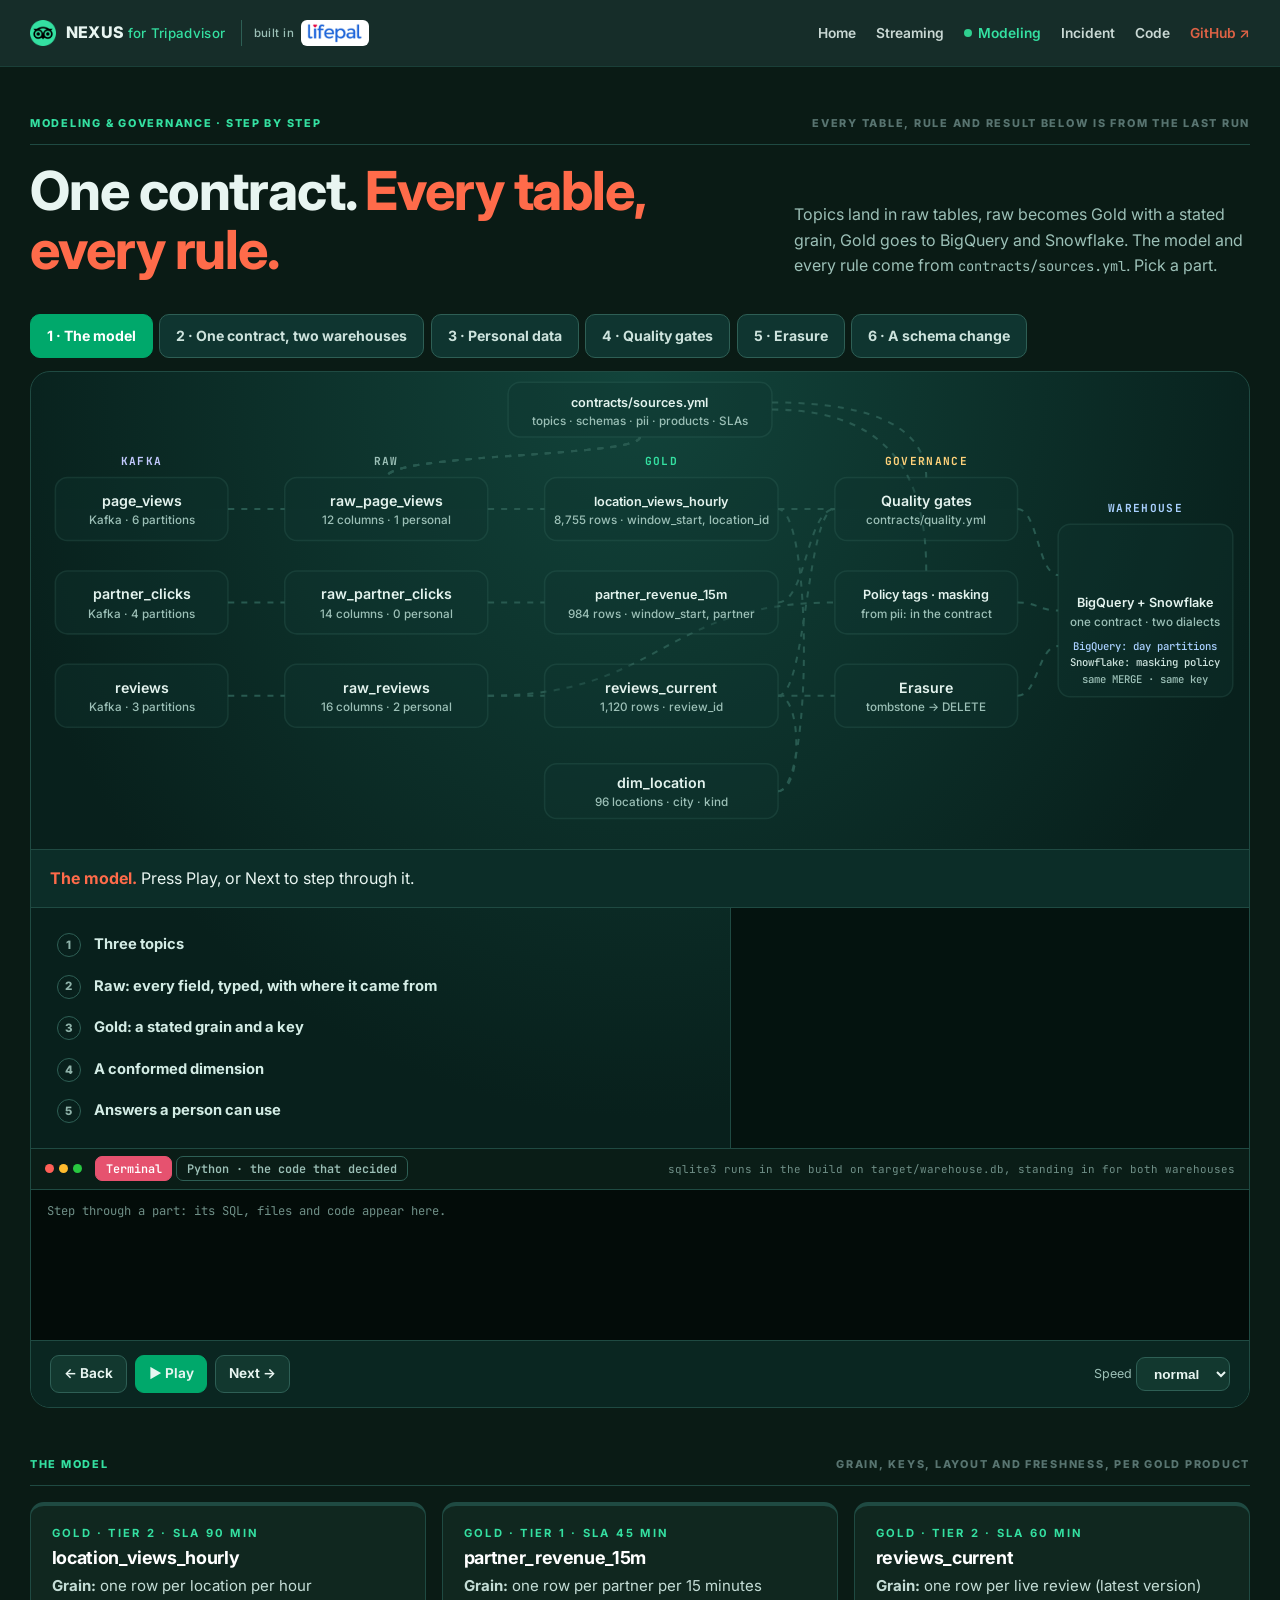
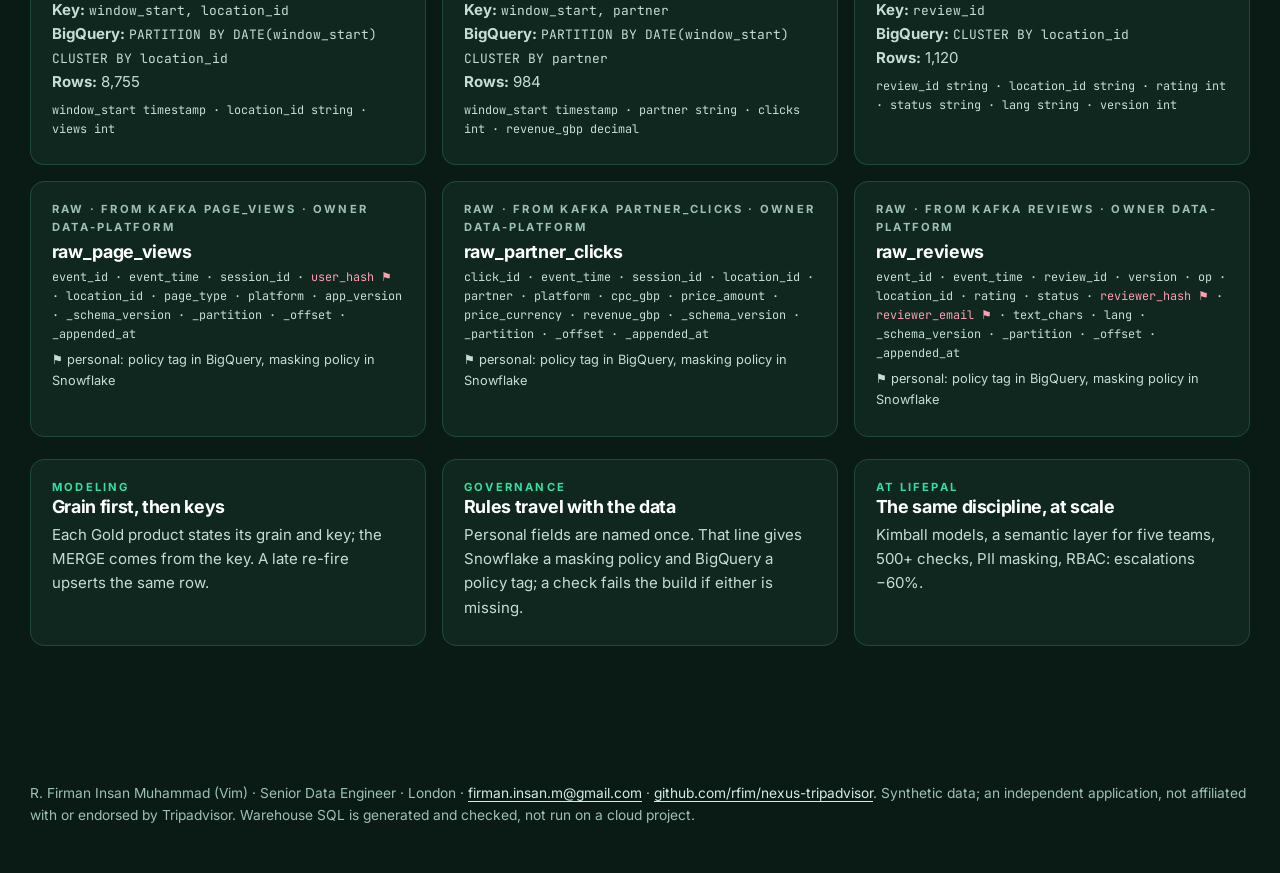
==== governance.html @ e6abf13e "Decision panel above the diagram, collapsible, with a why-question when closed Co-Authored-By: Claud" ====
<!doctype html>
<html lang="en-GB">
<head>
<meta charset="utf-8">
<meta name="viewport" content="width=device-width, initial-scale=1">
<title>Modeling &amp; governance · NEXUS for Tripadvisor</title>
<meta name="description" content="Step through the model and its governance: Kafka topics to raw tables to Gold products, one contract rendered to BigQuery and Snowflake, personal data under policy tags and masking, quality gates, erasure and a schema change, with the run's own SQL results.">
<link rel="icon" href="assets/favicon.png" type="image/png">
<link rel="apple-touch-icon" href="assets/apple-touch-icon.png">
<link rel="preconnect" href="https://fonts.googleapis.com"><link rel="preconnect" href="https://fonts.gstatic.com" crossorigin>
<link href="https://fonts.googleapis.com/css2?family=Inter:wght@300;400;500;600;700;800&family=JetBrains+Mono:wght@400;600&display=swap" rel="stylesheet">
<link rel="stylesheet" href="assets/site.css">
<link rel="stylesheet" href="assets/tripadvisor.css">
</head>
<body>
<a class="skip" href="#main">Skip to content</a>
<header class="site-header"><div class="shell">
  <a class="brand" href="index.html"><img class="brand-owl" src="assets/tripadvisor-owl.png" alt="" width="26" height="26"><span>NEXUS <small>for Tripadvisor</small></span><span class="built-in"><small>built in</small><span class="logo-chip"><img src="assets/lifepal.png" alt="Lifepal" width="56" height="20"></span></span></a>
  <nav aria-label="Primary">
    <a href="index.html" class="keep">Home</a>
    <a href="stream.html" class="keep">Streaming</a>
    <a href="governance.html" aria-current="page" class="keep"><span class="live" aria-hidden="true"></span>Modeling</a>
    <a href="oncall.html" class="keep">Incident</a>
    <a href="run.html" class="keep">Code</a>
    <a href="https://github.com/rfim/nexus-tripadvisor" class="nav-code keep">GitHub ↗</a>
  </nav>
</div></header>
<main id="main">
<section class="section dark" style="padding-top:3rem">
  <div class="shell">
    <div class="index"><span>Modeling &amp; governance · step by step</span><span>every table, rule and result below is from the last run</span></div>
    <div class="head"><h2>One contract. <em>Every table, every rule.</em></h2>
      <p>Topics land in raw tables, raw becomes Gold with a stated grain, Gold goes to BigQuery and Snowflake. The model and every rule come from <code>contracts/sources.yml</code>. Pick a part.</p></div>

    <div class="tabs" id="views" role="tablist" aria-label="Which part of the model"></div>
    <div class="stage" id="stage">
      <div class="choice" id="choice" hidden aria-live="polite"></div>
      <div class="svgwrap"><svg viewBox="0 0 1200 470" role="img" aria-labelledby="g-title">
        <title id="g-title">The contract feeds the raw tables; Kafka topics land in raw tables; raw tables build Gold products with a location dimension; Gold passes quality gates, policy tags and erasure on its way to BigQuery and Snowflake.</title>
        <g id="g-wires"></g>
        <g id="g-nodes"></g>
        <g id="packets"></g>
      </svg></div>
      <div class="caption" id="caption">Pick a part above, then press Play or step through.</div>
      <div class="stage-ui">
        <ol class="steps-list" id="steps"></ol>
        <div class="wirelog" id="log" aria-live="polite"></div>
      </div>
      <div class="term-wrap"><div class="term-bar"><span class="window-dots"><i></i><i></i><i></i></span><div id="term-tabs">
          <button data-p="term" class="on">Terminal</button><button data-p="py">Python · the code that decided</button></div>
          <span class="term-note">sqlite3 runs in the build on target/warehouse.db, standing in for both warehouses</span></div>
        <pre class="term" id="term-out"></pre></div>
      <div class="controls"><button id="prev">← Back</button><button id="play" class="primary">▶ Play</button><button id="next">Next →</button>
        <span class="grow"></span><label>Speed <select id="speed"><option value="1600">calm</option><option value="900" selected>normal</option><option value="450">fast</option></select></label></div>
    </div>

    <div class="index" style="margin-top:3rem"><span>The model</span><span>grain, keys, layout and freshness, per Gold product</span></div>
    <div class="grid g3" id="gold-cards" style="margin-top:1rem"></div>
    <div class="grid g3" id="raw-cards" style="margin-top:1rem"></div>
    <div class="grid g3" style="margin-top:1.4rem">
      <div class="card"><div class="kicker" style="color:var(--violet2)">Modeling</div><h3 style="color:#fff">Grain first, then keys</h3><p>Each Gold product states its grain and key; the MERGE comes from the key. A late re-fire upserts the same row.</p></div>
      <div class="card"><div class="kicker" style="color:var(--violet2)">Governance</div><h3 style="color:#fff">Rules travel with the data</h3><p>Personal fields are named once. That line gives Snowflake a masking policy and BigQuery a policy tag; a check fails the build if either is missing.</p></div>
      <div class="card"><div class="kicker" style="color:var(--violet2)">At Lifepal</div><h3 style="color:#fff">The same discipline, at scale</h3><p>Kimball models, a semantic layer for five teams, 500+ checks, PII masking, RBAC: escalations −60%.</p></div>
    </div>
  </div>
</section>
</main>
<footer><div class="shell">
  <p>R. Firman Insan Muhammad (Vim) · Senior Data Engineer · London · <a href="mailto:firman.insan.m@gmail.com">firman.insan.m@gmail.com</a> · <a href="https://github.com/rfim/nexus-tripadvisor">github.com/rfim/nexus-tripadvisor</a>. Synthetic data; an independent application, not affiliated with or endorsed by Tripadvisor. Warehouse SQL is generated and checked, not run on a cloud project.</p>
</div></footer>
<script src="assets/common.js"></script>
<script src="assets/choice.js"></script>
<script src="assets/governance.js"></script>
</body></html>
---- assets/site.css ----
/* NEXUS for Abound. Abound-toned palette (approximate): deep green ink, fresh green, warm coral accent. */
:root{
  --ink:#0c2622;--ink2:#23413c;--navy:#08201c;--navy2:#0f2f2a;--muted:#587470;--line:#dbe7e3;--wash:#eef7f3;
  --violet:#0b8a6a;--violet2:#3fd0a4;--pink:#ff7a45;--mint:#14b88a;--amber:#b07a00;--amber-bg:#fff6df;--red:#d93a5b;
  --paper:#f8fbf9;--white:#fff;--width:1220px;
  --font:"Inter",system-ui,-apple-system,"Segoe UI",sans-serif;
  --mono:"JetBrains Mono","SFMono-Regular",Consolas,ui-monospace,monospace;
}
*{box-sizing:border-box}
html{scroll-behavior:smooth}
body{margin:0;color:var(--ink);background:var(--paper);font:400 16px/1.6 var(--font);-webkit-font-smoothing:antialiased}
a{color:inherit;text-decoration:none}
button{font:inherit;cursor:pointer}
code,.mono{font-family:var(--mono);font-size:.86em}
:focus-visible{outline:3px solid var(--violet2);outline-offset:3px}
.shell{width:min(calc(100% - 2rem),var(--width));margin-inline:auto}
.skip{position:absolute;left:1rem;top:-5rem;z-index:100;background:#fff;padding:.5rem 1rem}.skip:focus{top:1rem}
h1,h2,h3{letter-spacing:-.02em;margin:0;line-height:1.1}
h2{font-size:clamp(2rem,4.2vw,3.4rem);font-weight:750}
h2 em{font-style:normal;color:var(--violet)}
h3{font-size:1.12rem;font-weight:700}
p{margin:.4rem 0}
.kicker{font-size:.7rem;letter-spacing:.2em;text-transform:uppercase;font-weight:700;color:var(--violet)}
.lede{color:var(--ink2);font-size:1.08rem;max-width:62ch}
.section{padding:clamp(3.5rem,7vw,6rem) 0}
.section.alt{background:#fff;border-block:1px solid var(--line)}
.section.dark{background:var(--navy);color:#e8f5f1}
.section.dark .lede,.section.dark p{color:#c4ddd6}
.section.dark h2 em{color:var(--pink)}
.head{display:grid;grid-template-columns:minmax(0,1.1fr) minmax(260px,.7fr);gap:3rem;align-items:end;margin:1rem 0 2.2rem}
.head>p{color:var(--muted);margin:0}
.section.dark .head>p{color:#9cc0b7}
.index{display:flex;justify-content:space-between;border-bottom:1px solid var(--line);padding-bottom:.7rem;font-size:.68rem;
  font-weight:800;letter-spacing:.16em;text-transform:uppercase;color:var(--violet)}
.index span:last-child{color:var(--muted)}
.section.dark .index{border-color:#1f4a42;color:var(--violet2)}
.grid{display:grid;gap:1rem}
.g2{grid-template-columns:repeat(2,minmax(0,1fr))}.g3{grid-template-columns:repeat(3,minmax(0,1fr))}
.g4{grid-template-columns:repeat(4,minmax(0,1fr))}.g5{grid-template-columns:repeat(5,minmax(0,1fr))}
.card{background:#fff;border:1px solid var(--line);border-radius:14px;padding:1.2rem 1.3rem}
.card p,.card li{color:var(--ink2);font-size:.94rem}
.section.dark .card{background:var(--navy2);border-color:#1f4a42}
.section.dark .card p,.section.dark .card li{color:#c4ddd6}
.card.top-v{border-top:4px solid var(--violet)}.card.top-p{border-top:4px solid var(--pink)}
.big{font-size:clamp(1.8rem,3vw,2.5rem);font-weight:800;letter-spacing:-.03em;color:var(--violet);line-height:1}
.big.p{color:var(--pink)}
.chip{display:inline-flex;align-items:center;gap:.35rem;font-size:.78rem;font-weight:650;padding:.25rem .7rem;border-radius:99px;
  background:var(--wash);color:var(--violet);border:1px solid var(--line);margin:.15rem .2rem .15rem 0}
.chip.dark{background:#12382f;border-color:#2a5a50;color:#d3ece5}
.callout{background:var(--wash);border-left:3px solid var(--violet);padding:.8rem 1rem;border-radius:0 10px 10px 0;font-size:.94rem;color:var(--ink2)}
.callout.amber{background:var(--amber-bg);border-left-color:var(--amber)}
.callout.pink{border-left-color:var(--pink)}
table{border-collapse:collapse;width:100%}
th{font-size:.68rem;letter-spacing:.14em;text-transform:uppercase;color:var(--muted);text-align:left;padding:.55rem .6rem;border-bottom:1.5px solid var(--ink)}
td{padding:.55rem .6rem;border-bottom:1px solid var(--line);vertical-align:top;font-size:.92rem}
td.k{font-weight:700}
.num{text-align:right;font-variant-numeric:tabular-nums}
.tablewrap{overflow-x:auto;border:1px solid var(--line);border-radius:12px;background:#fff}
.tablewrap table td,.tablewrap table th{white-space:nowrap}
pre{background:var(--navy);color:#e3f3ee;border-radius:12px;padding:1rem 1.1rem;font:400 .8rem/1.55 var(--mono);overflow-x:auto;margin:0}
pre .c{color:#8fb3aa}pre .k{color:var(--pink)}pre .s{color:#7ce0bf}pre .n{color:#ffd27a}
.button{display:inline-flex;align-items:center;gap:.7rem;min-height:46px;padding:.65rem 1.05rem;border-radius:10px;font-weight:700;font-size:.9rem;
  transition:transform .15s,background .15s;border:1px solid transparent}
.button:hover{transform:translateY(-2px)}
.b-primary{background:var(--violet);color:#fff}.b-primary:hover{background:#10a27d}
.b-pink{background:var(--pink);color:#fff}
.b-ghost{border-color:#2e5f55;color:#e8f5f1;background:rgba(255,255,255,.04)}.b-ghost:hover{border-color:var(--violet2)}
.b-light{border-color:var(--line);background:#fff;color:var(--ink)}
.live{width:8px;height:8px;border-radius:50%;background:var(--mint);box-shadow:0 0 0 0 rgba(20,184,138,.6);animation:ping 2s infinite}
@keyframes ping{0%{box-shadow:0 0 0 0 rgba(20,184,138,.6)}80%,100%{box-shadow:0 0 0 9px rgba(20,184,138,0)}}

/* header */
.site-header{position:sticky;top:0;z-index:30;background:rgba(8,32,28,.94);backdrop-filter:blur(10px);color:#e8f5f1;border-bottom:1px solid #1a3f38}
.site-header .shell{display:flex;align-items:center;justify-content:space-between;gap:1.5rem;min-height:66px}
.brand{display:flex;align-items:center;gap:.6rem;font-weight:800;letter-spacing:.02em}
.brand-mark{width:24px;height:24px;border-radius:7px;background:conic-gradient(from 200deg,var(--violet),var(--pink),var(--violet));
  box-shadow:inset 0 0 0 5px var(--navy)}
.brand small{color:var(--violet2);font-weight:500}
.site-header nav{display:flex;gap:1.3rem;flex-wrap:wrap;justify-content:flex-end;font-size:.86rem;font-weight:600}
.site-header nav a{opacity:.85;display:inline-flex;align-items:center;gap:.4rem}.site-header nav a:hover,.site-header nav a[aria-current]{opacity:1;color:var(--violet2)}
.nav-code{color:var(--pink)!important}

/* hero */
.hero{position:relative;overflow:hidden;background:radial-gradient(110% 90% at 85% 10%,#0f5c4a 0%,#0f3530 35%,#08201c 70%);color:#e8f5f1;
  padding:clamp(3.5rem,8vw,6.5rem) 0 clamp(3rem,6vw,4.5rem)}
.hero canvas{position:absolute;inset:0;width:100%;height:100%;opacity:.75}
.hero .shell{position:relative}
.built{display:flex;align-items:center;gap:1rem;flex-wrap:wrap;margin-bottom:2rem}
.built small{display:block;font-size:.66rem;letter-spacing:.2em;text-transform:uppercase;color:#9cc0b7;margin-bottom:.35rem}
.logo-tile{display:inline-flex;background:#fff;border-radius:10px;padding:.45rem .8rem;box-shadow:0 6px 24px rgba(0,0,0,.25)}
.logo-tile img{height:28px;width:auto;display:block}
.built i{font-style:normal;color:var(--pink);font-weight:800;font-size:1.5rem}
.built b{font-size:1.55rem;letter-spacing:-.02em}
.hero h1{font-size:clamp(3.6rem,10vw,7.5rem);font-weight:800;letter-spacing:-.05em;line-height:.95}
.hero .sub{font-size:clamp(1.15rem,2.2vw,1.6rem);color:var(--violet2);font-weight:650;margin-top:.6rem;max-width:30ch}
.hero .lede{color:#cde3dd;margin-top:1.2rem;max-width:66ch}
.cta{display:flex;flex-wrap:wrap;gap:.7rem;margin-top:1.8rem}
.proof{display:flex;flex-wrap:wrap;gap:.4rem;margin-top:1.6rem;align-items:center}
.proof b{font-size:.68rem;letter-spacing:.18em;color:var(--pink);margin-right:.4rem}

/* path */
.path{display:grid;grid-template-columns:repeat(5,minmax(0,1fr));gap:.8rem;position:relative}
.step{background:#fff;border:1px solid var(--line);border-radius:14px;padding:1rem;position:relative}
.step .n{font-size:.68rem;letter-spacing:.18em;color:var(--violet);font-weight:800}
.step .big{font-size:1.7rem;margin:.35rem 0}
.step:nth-child(2n) .big{color:var(--pink)}
.step p{font-size:.86rem;color:var(--ink2)}
.step:not(:last-child)::after{content:"→";position:absolute;right:-.75rem;top:42%;color:var(--violet);font-weight:800;z-index:2}

/* integrations */
.integrations{display:grid;grid-template-columns:repeat(3,minmax(0,1fr));gap:1rem}
.integration{border-radius:16px;padding:1.2rem;background:linear-gradient(160deg,#133f37,#0c2d28);border:1px solid #285a50}
.integration h3{color:#fff;margin-bottom:.6rem}
.integration .chip{background:#18463d;border-color:#2e5f55;color:#dcefe9}

/* footer */
footer{background:var(--navy);color:#9cc0b7;font-size:.86rem;padding:2.5rem 0}
footer a{color:#d3ece5;text-decoration:underline;text-underline-offset:3px}

/* MCP stage */
.stage{position:relative;background:radial-gradient(90% 120% at 50% 0%,#12443b 0%,#08201c 60%);border:1px solid #1f4a42;border-radius:20px;overflow:hidden}
.stage svg{display:block;width:100%;height:auto}
.svgwrap{overflow-x:auto}
.node rect{fill:#0f3530;stroke:#2e5f55;stroke-width:1.5;transition:fill .35s,stroke .35s}
.node text{fill:#e3f3ee;font:600 15px var(--font)}
.node text.sm{font:500 11.5px var(--font);fill:#9cc0b7}
.node.on rect{fill:#0b6b53;stroke:var(--violet2)}
.node.hot rect{fill:#6b3220;stroke:var(--pink)}
.node.off rect{opacity:.35}
.wire{fill:none;stroke:#285a50;stroke-width:2;stroke-dasharray:6 7}
.wire.on{stroke:var(--violet2);animation:dash 1s linear infinite}
.wire.hot{stroke:var(--pink);animation:dash .7s linear infinite}
@keyframes dash{to{stroke-dashoffset:-26}}
.packet{filter:drop-shadow(0 0 6px rgba(255,79,139,.9))}
.tool-pill{transition:opacity .4s,transform .4s}
.stage-ui{display:grid;grid-template-columns:minmax(0,1.35fr) minmax(300px,1fr);gap:0;border-top:1px solid #1f4a42}
.steps-list{list-style:none;margin:0;padding:1rem 1.2rem;max-height:430px;overflow:auto;border-right:1px solid #1f4a42}
.steps-list li{display:grid;grid-template-columns:28px 1fr;gap:.6rem;padding:.55rem .4rem;border-radius:10px;color:#a6c4bc;font-size:.9rem;cursor:pointer}
.steps-list li b{color:#d3ece5;display:block;font-size:.92rem}
.steps-list li .dot{width:24px;height:24px;border-radius:50%;border:1.5px solid #2e5f55;display:grid;place-items:center;font-size:.72rem;font-weight:800;color:#8fb3aa}
.steps-list li.done .dot{background:var(--violet);border-color:var(--violet);color:#fff}
.steps-list li.now{background:#12382f}
.steps-list li.now .dot{background:var(--pink);border-color:var(--pink);color:#fff;animation:ping 1.6s infinite}
.wirelog{padding:1rem 1.1rem;background:#04130f;max-height:430px;overflow:auto;font:400 .76rem/1.5 var(--mono);color:#cde3dd}
.wirelog .msg{border-left:2px solid #2e5f55;padding:.35rem .6rem;margin-bottom:.55rem;white-space:pre-wrap;word-break:break-word;animation:fadein .35s}
.wirelog .msg.req{border-color:var(--violet2)}.wirelog .msg.res{border-color:var(--mint)}.wirelog .msg.err{border-color:var(--pink)}
.wirelog .msg .dir{display:block;font-size:.66rem;letter-spacing:.14em;text-transform:uppercase;color:#8fb3aa;margin-bottom:.15rem}
@keyframes fadein{from{opacity:0;transform:translateY(4px)}to{opacity:1;transform:none}}
.controls{display:flex;flex-wrap:wrap;gap:.5rem;align-items:center;padding:.9rem 1.2rem;border-top:1px solid #1f4a42;background:#0a2621}
.controls button,.controls select{background:#12382f;color:#e8f5f1;border:1px solid #2e5f55;border-radius:9px;padding:.45rem .8rem;font-weight:650;font-size:.85rem}
.controls button.primary{background:var(--violet);border-color:var(--violet)}
.controls .grow{flex:1}
.controls label{font-size:.78rem;color:#9cc0b7}
.caption{padding:1rem 1.2rem;color:#e8f5f1;font-size:1rem;min-height:3.2rem;border-top:1px solid #1f4a42;background:#0c2d28}
.caption b{color:var(--pink)}

/* story tabs */
.tabs{display:flex;flex-wrap:wrap;gap:.4rem;margin:0 0 .8rem}
.tabs [role=tab]{border:1px solid #2e5f55;background:#0f3530;color:#cde3dd;border-radius:10px;padding:.6rem 1rem;font-weight:700;font-size:.88rem}
.tabs [role=tab][aria-selected=true]{background:var(--violet);border-color:var(--violet);color:#fff}
.tabs [role=tab][data-view=lifepal][aria-selected=true]{background:#1f6fe0;border-color:#1f6fe0}
.tabs [role=tab][data-view=lesson][aria-selected=true]{background:var(--pink);border-color:var(--pink)}
.stage[data-view=lifepal] .caption{background:#0f2a5c}.stage[data-view=lifepal] .caption b{color:#8fc2ff}
.stage[data-view=lesson] .caption{background:#4a2416}
.lesson{border-radius:12px;padding:.8rem 1rem;margin-top:.2rem}
.lesson b{display:block;font-size:.72rem;letter-spacing:.16em;text-transform:uppercase;margin-bottom:.2rem}
.lesson.lifepal{background:#e9f2ff;border-left:4px solid #1f6fe0}.lesson.lifepal b{color:#1f6fe0}
.lesson.lesson{background:#ffeef4;border-left:4px solid var(--pink)}.lesson.lesson b{color:var(--pink)}

/* code: editor + console */
.ide{display:grid;grid-template-columns:250px minmax(0,1fr);border:1px solid #1f4a42;border-radius:16px;overflow:hidden;background:#061d19;height:720px}
.tree{overflow:auto;border-right:1px solid #1f4a42;padding:.6rem 0;background:#0a2621}
.tree-dir{font:700 .68rem var(--mono);letter-spacing:.08em;color:#8fb3aa;padding:.7rem .9rem .25rem}
.tree-file{display:flex;justify-content:space-between;align-items:center;width:100%;border:0;background:none;color:#d3ece5;text-align:left;padding:.28rem .9rem .28rem 1.3rem;font:500 .8rem var(--mono)}
.tree-file:hover{background:#12382f}.tree-file.active{background:#0b6b53;color:#fff}
.dot-browser,.dot-spark,.dot-tests,.dot-view{display:inline-block;width:8px;height:8px;border-radius:50%;flex:none}
.dot-browser{background:var(--mint)}.dot-local{background:#5fb4ff;display:inline-block;width:8px;height:8px;border-radius:50%;flex:none}.dot-spark{background:#f0a23a}.dot-tests{background:var(--violet2)}.dot-view{background:#4a4d86}
.ide-main{display:grid;grid-template-rows:auto minmax(0,1fr) 230px;min-width:0}
.ide-bar{display:flex;align-items:center;gap:.5rem;padding:.55rem .8rem;border-bottom:1px solid #1f4a42;background:#0c2d28;flex-wrap:wrap}
.ide-bar code{color:#fff;font-size:.82rem}.ide-bar .grow{flex:1}
.ide-bar button,.ide-bar a.ghost{border:1px solid #2e5f55;background:#12382f;color:#e8f5f1;border-radius:8px;padding:.35rem .7rem;font-size:.8rem;font-weight:650}
.ide-bar button.primary{background:var(--violet);border-color:var(--violet)}.ide-bar button:disabled{opacity:.45;cursor:not-allowed}
.ide-bar kbd{font:500 .66rem var(--mono);opacity:.75;margin-left:.3rem}
.badge,.pill{font:700 .66rem var(--font);letter-spacing:.04em;padding:.18rem .55rem;border-radius:99px}
.b-run{background:#0d3b30;color:#7ce0bf}.b-spark{background:#3d2a0c;color:#f6c27a}.b-test{background:#241f73;color:#cfc7ff}.b-view{background:#12382f;color:#9cc0b7}.b-dirty{background:#4a1f3a;color:#ff9cc0}.b-local{background:#0f2a5c;color:#9fd0ff}
.editor{min-height:0;overflow:hidden}
.CodeMirror{height:100%;font:400 .8rem/1.55 var(--mono)}
.cm-s-nexus.CodeMirror{background:#061d19;color:#e3f3ee}.cm-s-nexus .CodeMirror-gutters{background:#0a2621;border-right:1px solid #1a3f38}
.cm-s-nexus .CodeMirror-linenumber{color:#4f5290}.cm-s-nexus .CodeMirror-cursor{border-left:2px solid var(--pink)}
.cm-s-nexus .CodeMirror-selected,.cm-s-nexus.CodeMirror-focused .CodeMirror-selected{background:#2a2d78}
.cm-s-nexus .cm-keyword{color:#ff9a6a}.cm-s-nexus .cm-def{color:#8fc2ff}.cm-s-nexus .cm-string{color:#7ce0bf}.cm-s-nexus .cm-comment{color:#7b7eb8;font-style:italic}
.cm-s-nexus .cm-number,.cm-s-nexus .cm-atom{color:#ffd27a}.cm-s-nexus .cm-builtin{color:#b9e6d8}.cm-s-nexus .cm-variable-2,.cm-s-nexus .cm-meta{color:#b9b7ff}.cm-s-nexus .cm-property{color:#d3ece5}
.console{margin:0;border-radius:0;border-top:1px solid #1f4a42;background:#070820;color:#e3f3ee;overflow:auto;font-size:.76rem;white-space:pre-wrap}
.o-note{color:#9cc0b7}.o-err{color:#ff9a7a}.o-ok{color:#7ce0bf}.o-cmd{color:#ffd27a}
.legend{display:flex;gap:1.2rem;flex-wrap:wrap;margin-top:.7rem;font-size:.8rem;color:#9cc0b7}.legend i{margin-right:.35rem}
.tasklink{color:#d3ece5;text-decoration:none}.tasklink:hover{color:#fff;text-decoration:underline}.tasklink i{font:400 .7rem var(--mono);color:#8fb3aa;font-style:normal;margin-left:.3rem}
.suite{background:#fff}.suite summary{display:flex;gap:.8rem;align-items:center;flex-wrap:wrap}.suite summary span:nth-child(2){color:var(--muted);font-size:.86rem;flex:1}
.linkish{border:0;background:none;color:var(--violet);font-weight:700;text-decoration:underline}
.tlist{list-style:none;margin:.6rem 0 0;padding:0;columns:2;column-gap:1.5rem;font:400 .76rem var(--mono)}
.tlist li{break-inside:avoid;padding:.12rem 0}.tlist li span{display:inline-block;width:1.2rem}.tlist li i{color:var(--muted);font-style:normal;margin-left:.4rem}
.tlist li.passed span{color:var(--mint)}.tlist li.failed{color:var(--red)}.tlist li.skipped{color:var(--muted)}
#t-live .tlist{columns:2}
@media (max-width:980px){.ide{grid-template-columns:1fr;height:auto}.tree{max-height:220px;border-right:0;border-bottom:1px solid #1f4a42}.ide-main{grid-template-rows:auto 420px 220px}.tlist{columns:1}}

/* chat */
.chat{display:grid;grid-template-columns:minmax(0,1fr) minmax(0,1.1fr);gap:1rem}
.asks{display:flex;flex-wrap:wrap;gap:.45rem}
.asks button{background:#fff;border:1px solid var(--line);border-radius:99px;padding:.45rem .85rem;font-size:.85rem;color:var(--ink);font-weight:550}
.asks button:hover{border-color:var(--violet);color:var(--violet)}
.asks button.refuse{border-style:dashed}
.chatbox{display:flex;gap:.5rem;margin-top:.8rem}
.chatbox input{flex:1;border:1px solid var(--line);border-radius:10px;padding:.7rem .9rem;font:inherit}
.answer{background:#fff;border:1px solid var(--line);border-radius:14px;padding:1.1rem;min-height:280px}
.answer .bubble{background:var(--wash);border-radius:12px;padding:.8rem 1rem;margin:.6rem 0;font-size:.98rem}
.answer .bubble.no{background:#ffeef3;border:1px solid #ffc7d6}
.answer .cite{font-size:.8rem;color:var(--muted);border-top:1px dashed var(--line);margin-top:.6rem;padding-top:.5rem}
.trace{font:400 .76rem/1.5 var(--mono);background:var(--navy);color:#cde3dd;border-radius:10px;padding:.7rem .9rem;margin-top:.6rem;white-space:pre-wrap}
.persona{display:flex;gap:.4rem;flex-wrap:wrap;margin-bottom:.8rem}
.persona button{border:1px solid var(--line);background:#fff;border-radius:10px;padding:.45rem .8rem;font-size:.85rem;font-weight:650}
.persona button[aria-pressed=true]{background:var(--ink);color:#fff;border-color:var(--ink)}

/* run page */
.bars{display:grid;gap:.35rem}
.bar{display:grid;grid-template-columns:minmax(200px,1.2fr) 3fr 60px;gap:.7rem;align-items:center;font-size:.86rem}
.bar .track{height:14px;background:var(--wash);border-radius:6px;position:relative;overflow:hidden}
.bar .fill{position:absolute;top:0;bottom:0;background:linear-gradient(90deg,var(--violet),var(--pink));border-radius:6px;transform-origin:left;animation:grow .9s ease-out both}
@keyframes grow{from{transform:scaleX(0)}to{transform:scaleX(1)}}
.pass{color:var(--mint);font-weight:700}.fail{color:var(--red);font-weight:700}
details{border:1px solid var(--line);border-radius:12px;background:#fff;padding:.7rem 1rem;margin:.5rem 0}
details summary{cursor:pointer;font-weight:650}
.delta-up{color:var(--mint)}.delta-down{color:var(--red)}

/* on-call */
.timeline{position:relative;padding-left:1.6rem}
.timeline::before{content:"";position:absolute;left:.45rem;top:.3rem;bottom:.3rem;width:2px;background:var(--line)}
.tl{position:relative;margin-bottom:1rem;opacity:.25;transition:opacity .5s}
.tl.on{opacity:1}
.tl::before{content:"";position:absolute;left:-1.42rem;top:.35rem;width:14px;height:14px;border-radius:50%;background:#fff;border:3px solid var(--violet)}
.tl.on::before{background:var(--violet)}
.tl .t{font:700 .78rem var(--mono);color:var(--pink)}
.diff{font:400 .8rem/1.55 var(--mono);background:var(--navy);color:#cde3dd;border-radius:10px;padding:.8rem 1rem;white-space:pre-wrap;overflow-wrap:anywhere}
.diff .add{color:#7ce0bf}.diff .del{color:#ff9a7a}

.oncall-grid{grid-template-columns:minmax(0,1.3fr) minmax(0,1fr);gap:2rem}
.grid>*,.chat>*,.stage-ui>*,.head>*,.integrations>*,.path>*{min-width:0}
pre,.trace,.wirelog{max-width:100%;overflow-wrap:anywhere}
.trace{white-space:pre-wrap}
.controls select{max-width:100%}
@media (max-width:980px){
  .oncall-grid{grid-template-columns:1fr}
  .head,.stage-ui,.chat{grid-template-columns:1fr}
  .g3,.g4,.g5,.path,.integrations{grid-template-columns:repeat(2,minmax(0,1fr))}
  .step:not(:last-child)::after{display:none}
  .steps-list{border-right:0;border-bottom:1px solid #1f4a42}
  .site-header nav{gap:.8rem;font-size:.8rem}
}
@media (max-width:620px){
  .controls{gap:.4rem}.controls .grow{display:none}.controls label{width:100%}.controls select{width:100%}
  .built b{font-size:1.2rem}
  .stage svg{min-width:720px}
  .hero h1{font-size:3.4rem}
  .g2,.g3,.g4,.g5,.path,.integrations{grid-template-columns:1fr}
  .bar{grid-template-columns:1fr}
  .site-header nav a:not(.keep){display:none}
}
@media (prefers-reduced-motion:reduce){*{animation:none!important;transition:none!important}}
.bar>*{min-width:0}.tasklink,.tlist li,.suite summary{overflow-wrap:anywhere}
@media (max-width:620px){.tasklink i{display:block;margin-left:0}.tlist li i{display:block;margin-left:1.2rem}}

.section.dark #agent-report p,.section.dark #agent-report li{color:var(--ink2)}.section.dark #agent-report b,.section.dark #agent-report h3{color:var(--ink)}
#agent-trace,#agent-report{min-width:0;overflow-wrap:anywhere}
/* editor: Code | Lineage tabs */
.ide-tabs{display:flex;background:#061d19;border:1px solid #2e5f55;border-radius:9px;padding:2px;gap:2px}
.ide-bar .ide-tabs button{border:0;background:none;color:#9cc0b7;padding:.28rem .7rem;border-radius:7px}
.ide-bar .ide-tabs button.on{background:#0b6b53;color:#fff}
.lineage{min-height:0;overflow:auto;background:#061d19;display:grid;grid-template-columns:minmax(0,1fr) 260px}
.lineage[hidden]{display:none}
#lin-svg{width:100%;min-width:640px;height:auto;display:block}
.lin-info{overflow-wrap:anywhere;border-left:1px solid #1f4a42;padding:.8rem .9rem;font-size:.8rem;color:#d3ece5;overflow:auto}
.lin-info h4{margin:.7rem 0 .3rem;font:700 .66rem var(--mono);letter-spacing:.12em;text-transform:uppercase;color:#8fb3aa}
.lin-info ul{list-style:none;margin:0;padding:0;font:400 .74rem var(--mono)}.lin-info li{padding:.1rem 0}
.lin-info button{border:0;background:none;color:#b9e6d8;font:inherit;padding:0;text-decoration:underline;text-align:left}
.ln rect{fill:#141650;stroke:#2f3270;stroke-width:1}.ln text{font:500 10.5px var(--mono);fill:#8fb3aa;pointer-events:none}
.ln{cursor:pointer}.ln:hover rect{stroke:#8fb3aa}
.ln.w rect{fill:#5a1f4a;stroke:var(--pink);stroke-width:1.6}.ln.w text{fill:#fff}
.ln.r rect{fill:#24206e;stroke:#8f7dff;stroke-width:1.6}.ln.r text{fill:#fff}
.ln.sel rect{stroke:#ffd27a;stroke-width:2.2}
.ln .bad{fill:#ff9a7a;font-weight:700}.ln .ok{fill:#7ce0bf;font-weight:700}
.le{fill:none;stroke:#23265e;stroke-width:1.1}.le.hot{stroke:#b9e6d8;stroke-width:1.8;stroke-dasharray:5 4;animation:lin-flow 1s linear infinite}
@keyframes lin-flow{to{stroke-dashoffset:-9}}
@media (prefers-reduced-motion:reduce){.le.hot{animation:none}}
.lin-key{display:flex;gap:.8rem;flex-wrap:wrap;font-size:.72rem;color:#9cc0b7;margin-top:.4rem}.lin-key i{display:inline-block;width:10px;height:10px;border-radius:3px;margin-right:.3rem;vertical-align:-1px}
@media (max-width:760px){.lineage{grid-template-columns:1fr}.lin-info{border-left:0;border-top:1px solid #1f4a42}}
/* run page: the seven sections under the editor, side by side */
.strip-nav{position:sticky;top:0;z-index:5;background:#08201c;border-top:1px solid #1f4a42;border-bottom:1px solid #1f4a42}
.strip-nav .shell{display:flex;align-items:center;gap:.4rem;padding-top:.6rem;padding-bottom:.6rem;overflow-x:auto;scrollbar-width:none}
.strip-nav .shell::-webkit-scrollbar{display:none}
.strip-nav button{flex:none;border:1px solid #2e5f55;background:#0f3530;color:#cde3dd;border-radius:99px;padding:.32rem .75rem;font:600 .78rem var(--font);white-space:nowrap}
.strip-nav button b{font:700 .72rem var(--mono);color:#8fb3aa;margin-right:.35rem}
.strip-nav button.on{background:var(--violet);border-color:var(--violet);color:#fff}.strip-nav button.on b{color:#fff}
.strip-nav .arrow{padding:.32rem .6rem}.strip-nav .grow{flex:1}
.hstrip{display:flex;overflow-x:auto;overflow-y:hidden;scroll-snap-type:x mandatory;align-items:flex-start;scroll-behavior:smooth;transition:height .3s;scrollbar-width:thin}
.hstrip>section{flex:0 0 100%;min-width:0;scroll-snap-align:start}
@media (prefers-reduced-motion:reduce){.hstrip{scroll-behavior:auto;transition:none}}
.suite summary span:nth-child(2){min-width:14rem}
/* header: "built in Lifepal" next to the brand */
.built-in{display:inline-flex;align-items:center;gap:.45rem;margin-left:.35rem;padding-left:.75rem;border-left:1px solid #2e5f55}
.built-in small{color:#9cc0b7;font:500 .72rem var(--font);letter-spacing:.04em;white-space:nowrap}
.logo-chip{display:inline-flex;align-items:center;background:#fff;border-radius:6px;padding:3px 6px}
.logo-chip img{display:block;width:56px;height:auto}
@media (max-width:520px){.built-in{padding-left:.5rem;margin-left:.15rem;flex-direction:column;align-items:flex-start;gap:.15rem}.built-in small{font-size:.62rem}.logo-chip img{width:44px}}
.brand-mark{flex:none}
---- assets/tripadvisor.css ----
/* NEXUS for Tripadvisor, on top of site.css: a Tripadvisor-toned palette (approximate), near-black ink and travel green. */
:root{--violet:#00a86b;--violet2:#34e0a1;--pink:#ff6b4a;--mint:#2fcf8f;--navy:#0a1b15;--navy2:#10271f}
.g1{grid-template-columns:minmax(0,1fr)}
.section.dark .tablewrap{background:#0f2a21;border-color:#1f4a3c}
.section.dark .tablewrap td{border-color:#1f4a3c;color:#dcefe9}.section.dark .tablewrap th{color:#9cc0b7;border-color:#9cc0b7}
.incident{border-left:4px solid var(--pink)}
.task{display:grid;grid-template-columns:minmax(0,24rem) minmax(0,1fr) 3.5rem;gap:.8rem;align-items:center;font-size:.82rem;padding:.18rem 0}
.task .bar{position:relative;height:10px;background:var(--wash);border-radius:99px}
.task .bar i{position:absolute;top:0;bottom:0;background:var(--violet);border-radius:99px}
.task .bar i.java{background:#f0a23a}.task .bar i.spark{background:#ff9a6a}
@media (max-width:760px){.task{grid-template-columns:1fr 3rem}.task .bar{grid-column:1/-1;order:3}}
.ledger{display:grid;grid-template-columns:repeat(6,minmax(0,1fr));gap:.4rem;margin-top:.5rem}
.ledger div{background:var(--wash);border-radius:10px;padding:.5rem .6rem}
.ledger b{display:block;font:800 1.15rem var(--font);color:var(--ink)}.ledger small{font-size:.7rem;color:var(--muted)}
.ledger div.eq{background:none;display:grid;place-items:center;font:800 1.2rem var(--font);color:var(--violet)}
.section.dark .ledger div{background:#12382f}.section.dark .ledger b{color:#fff}.section.dark .ledger small{color:#9cc0b7}
.sqltabs{display:flex;gap:.35rem;flex-wrap:wrap;margin:.6rem 0}
.sqltabs button{border:1px solid #2e5f55;background:#0f3530;color:#cde3dd;border-radius:9px;padding:.35rem .75rem;font:600 .8rem var(--font)}
.sqltabs button.on{background:var(--violet);border-color:var(--violet);color:#fff}
.sqltabs .sep{width:1px;background:#2e5f55;margin:0 .3rem}
svg .grid{stroke:var(--line)}svg .ax{font:500 11px var(--font);fill:var(--muted)}
.section.dark svg .ax{fill:#9cc0b7}.section.dark svg .grid{stroke:#1f4a3c}
.chart{width:100%;height:auto;display:block}
.dot-java{display:inline-block;width:8px;height:8px;border-radius:50%;flex:none;background:#f0a23a}
.b-java{background:#3d2a0c;color:#f6c27a}
.ta-chip{display:inline-flex;align-items:center;gap:.4rem;background:#fff;border-radius:10px;padding:.35rem .7rem;color:#000;font-weight:800;letter-spacing:-.01em}
.ta-chip img{height:28px;width:auto;display:block;border-radius:6px}
.verdict{font:700 .72rem var(--mono);padding:.15rem .5rem;border-radius:99px}
.verdict.ok{background:#0d3b30;color:#7ce0bf}.verdict.bad{background:#4a1f1a;color:#ff9a7a}.verdict.warn{background:#3d2a0c;color:#f6c27a}
.section:not(.dark) .verdict.ok{background:#dff7ee;color:#007a4e}.section:not(.dark) .verdict.bad{background:#ffe6e0;color:#c0392b}
.section:not(.dark) .verdict.warn{background:#fff3d6;color:#8a5a00}
.mono{font-family:var(--mono)}
.kv{display:grid;grid-template-columns:max-content minmax(0,1fr);gap:.2rem .9rem;font-size:.86rem}.kv dt{color:var(--muted)}.kv dd{margin:0}
.section.dark .kv dt{color:#9cc0b7}
.tablewrap.wrap table td,.tablewrap.wrap table th{white-space:normal;overflow-wrap:anywhere}
.brand-owl{width:26px;height:26px;flex:none;display:block}
.ta-presented{display:inline-flex;align-items:center;gap:.6rem}.ta-presented img{width:40px;height:40px;display:block}
.dot-flink{display:inline-block;width:8px;height:8px;border-radius:50%;flex:none;background:#e6526f}
.b-flink{background:#4a1626;color:#ff9db2}
.on-flink{display:block;margin-top:.55rem;padding:.45rem .7rem;background:#04130f;border-left:3px solid #e6526f;border-radius:6px;font:400 .76rem/1.5 var(--mono);color:#ffd2dc;white-space:pre-wrap}
.on-flink span{display:block;font:700 .62rem var(--mono);letter-spacing:.16em;text-transform:uppercase;color:#ff9db2;margin-bottom:.15rem}
/* the three highlighted technologies */
.stack3{display:grid;grid-template-columns:repeat(3,minmax(0,1fr));gap:.8rem;margin:1.6rem 0 .4rem;max-width:960px}
.stack-tile{display:block;border-radius:16px;padding:1rem 1.2rem;border:1px solid rgba(255,255,255,.14);background:rgba(255,255,255,.05);transition:transform .15s}
.stack-tile:hover{transform:translateY(-3px)}
.stack-tile small{display:block;font:700 .64rem var(--mono);letter-spacing:.18em;text-transform:uppercase;opacity:.8}
.stack-tile b{display:block;font-size:clamp(1.4rem,2.6vw,2rem);font-weight:800;letter-spacing:-.02em;margin:.2rem 0}
.stack-tile span{font-size:.84rem;color:#d3ece5}
.stack-tile.flink{border-color:#e6526f;background:linear-gradient(150deg,rgba(230,82,111,.28),rgba(230,82,111,.06))}.stack-tile.flink small{color:#ff9db2}
.stack-tile.kafka{border-color:#9aa7ff;background:linear-gradient(150deg,rgba(154,167,255,.26),rgba(154,167,255,.05))}.stack-tile.kafka small{color:#c3caff}
.stack-tile.bq{border-color:#5fa8ff;background:linear-gradient(150deg,rgba(95,168,255,.28),rgba(95,168,255,.05))}.stack-tile.bq small{color:#a9d0ff}
.hero .also{font:600 .8rem var(--mono);color:#9cc0b7;letter-spacing:.06em;margin-top:.3rem}
@media (max-width:760px){.stack3{grid-template-columns:1fr}}
.flink-frame{fill:rgba(230,82,111,.07);stroke:#e6526f;stroke-width:1.6;stroke-dasharray:7 5}
.flink-label{font:700 11px var(--mono);letter-spacing:.12em;fill:#ff9db2}.flink-label.dim{fill:#c98a99;letter-spacing:.04em;font-weight:500}
/* terminal panes */
.term-wrap{border-top:1px solid #1f4a42;background:#030c09;min-width:0}
.section .grid .term-wrap{border:1px solid #1f4a42;border-radius:14px;overflow:hidden}
.term-bar{display:flex;align-items:center;gap:.8rem;flex-wrap:wrap;padding:.45rem .9rem;background:#0a1d17;border-bottom:1px solid #1f4a42;color:#9cc0b7;font:600 .76rem var(--mono)}
.term-bar b{color:#d3ece5;font-weight:600}
.window-dots{display:inline-flex;gap:5px}.window-dots i{width:9px;height:9px;border-radius:50%;background:#ff5f57}.window-dots i:nth-child(2){background:#febc2e}.window-dots i:nth-child(3){background:#28c840}
#term-tabs{display:flex;gap:4px}
#term-tabs button{border:1px solid #2e5f55;background:none;color:#9cc0b7;border-radius:7px;padding:.22rem .6rem;font:600 .74rem var(--mono)}
#term-tabs button.on{background:#e6526f;border-color:#e6526f;color:#fff}
.term-note{margin-left:auto;font-weight:400;font-size:.68rem;color:#6f8f87}
.term{margin:0;border-radius:0;background:#030c09;color:#cfe3db;font:400 .76rem/1.55 var(--mono);padding:.8rem 1rem;max-height:300px;min-height:150px;overflow:auto;white-space:pre-wrap;overflow-wrap:anywhere}
.term.tall{max-height:520px}
.term i{font-style:normal;color:#4f6f67}
.t-cmd{color:#34e0a1;font-weight:600}.t-dim{color:#6f8f87}.t-err{color:#ff8a7a}.t-ok{color:#9be7c4}
.t-hit{color:#fff;background:rgba(230,82,111,.22);display:inline-block;width:100%}
/* header: one tidy line */
.site-header .brand>span{white-space:nowrap}
.site-header nav{flex-wrap:nowrap;gap:1.25rem}
.site-header nav a{white-space:nowrap}
.site-header nav a[href^="#"]{color:#9cc0b7}
@media (max-width:1180px){.site-header nav a:not(.keep){display:none}}
@media (max-width:900px){.built-in{display:none}.site-header nav{gap:.9rem}}
@media (max-width:640px){.site-header .shell{flex-wrap:wrap;padding:.4rem 0}.site-header nav{flex-wrap:wrap;justify-content:flex-start;gap:.3rem .9rem}}

/* "How it was chosen" under each step (assets/choice.js) */
.choice{margin:0;padding:14px 22px 16px;border-top:1px solid rgba(255,255,255,.07);background:rgba(4,18,14,.55)}
.choice[hidden]{display:none}

.ch-tag{font:700 10.5px "JetBrains Mono",ui-monospace,monospace;letter-spacing:.1em;text-transform:uppercase;padding:3px 8px;border-radius:6px}
.ch-tag.m{background:rgba(52,224,161,.16);color:#34e0a1}.ch-tag.d{background:rgba(255,210,122,.14);color:#ffd27a}
.ch-q{font:600 15px Inter,system-ui,sans-serif;color:#fff}
.ch-bars{display:grid;gap:6px;max-width:860px}
.ch-row{display:grid;grid-template-columns:minmax(120px,240px) minmax(60px,1fr) minmax(70px,auto);gap:12px;align-items:center;font:500 13px Inter,system-ui,sans-serif;color:#b9cfc7}
.ch-track{height:12px;border-radius:6px;background:rgba(255,255,255,.05);overflow:hidden}
.ch-track i{display:block;height:100%;border-radius:6px;background:#4c6e61;transition:width .5s ease}
.ch-row.pick{color:#fff;font-weight:700}.ch-row.pick .ch-track i{background:#34e0a1}
.ch-row.pick .ch-l::after{content:"  ✓ chosen";color:#34e0a1;font-size:11px}
.ch-v{font:600 12.5px "JetBrains Mono",ui-monospace,monospace;color:inherit;white-space:nowrap}
.ch-v small{display:block;font:500 10.5px Inter,system-ui,sans-serif;color:#7f9c92}
.ch-unit{margin-top:6px;font:500 11px "JetBrains Mono",ui-monospace,monospace;color:#7f9c92}
.ch-mx{border-collapse:collapse;font:500 13px Inter,system-ui,sans-serif;color:#b9cfc7;max-width:100%}
.ch-mx th{font:600 11px Inter,system-ui,sans-serif;color:#9cc0b7;padding:4px 12px;text-align:center;vertical-align:bottom}
.ch-mx td{padding:5px 12px;border-top:1px solid rgba(255,255,255,.06);text-align:center}
.ch-mx td:first-child{text-align:left}
.ch-mx tr.pick td{background:rgba(52,224,161,.1);color:#fff;font-weight:700}
.ch-mx tr.pick td:first-child::after{content:"  ✓ chosen";color:#34e0a1;font-size:11px}
.ch-mx b.y{color:#34e0a1}.ch-mx b.n{color:#ff7a6b}.ch-mx b.h{color:#ffd27a}
.ch-why{margin:10px 0 0;font:500 13.5px/1.5 Inter,system-ui,sans-serif;color:#cfe3db;max-width:860px}
@media (max-width:640px){.choice{padding:12px 14px}.ch-row{grid-template-columns:1fr auto}.ch-track{grid-column:1/-1;grid-row:2}.ch-mx{display:block;overflow-x:auto}}
.choice{border-top:0;border-bottom:1px solid rgba(255,255,255,.07)}
.ch-box>summary{list-style:none;display:flex;flex-wrap:wrap;align-items:center;gap:10px;cursor:pointer}
.ch-box>summary::-webkit-details-marker{display:none}
.ch-box[open]>summary{margin-bottom:10px}
.ch-toggle{margin-left:auto;font:600 12px Inter,system-ui,sans-serif;color:#9cc0b7;border:1px solid #34584b;border-radius:8px;padding:4px 10px;white-space:nowrap}
.ch-box>summary:hover .ch-toggle{color:#fff;border-color:#34e0a1}
.ch-box:not([open]) .ch-when-open,.ch-box[open] .ch-when-closed{display:none}
.ch-box:not([open]) .ch-q{font-style:italic;color:#ffd27a}
.choice details.ch-box{background:transparent;border:0;border-radius:0;padding:0;margin:0;box-shadow:none;color:inherit}
.choice details.ch-box>summary{background:transparent;padding:0;color:inherit}
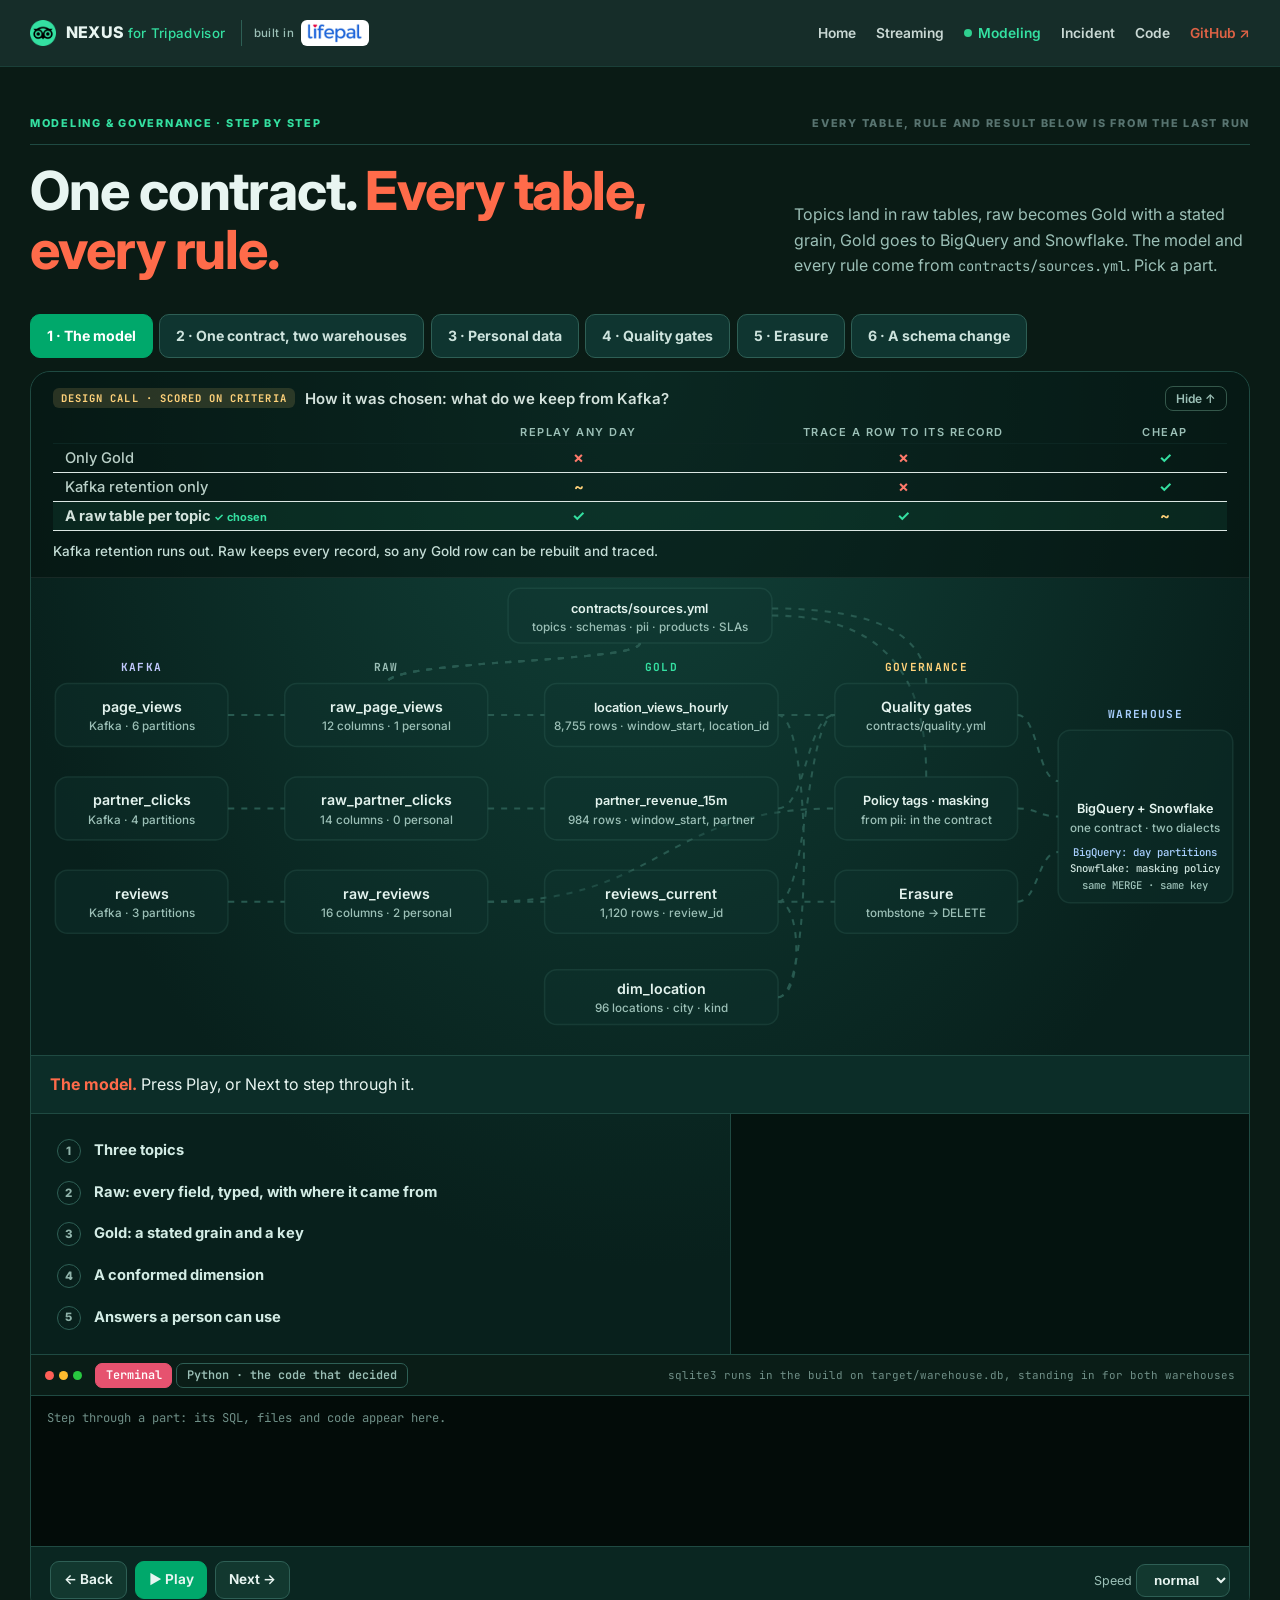
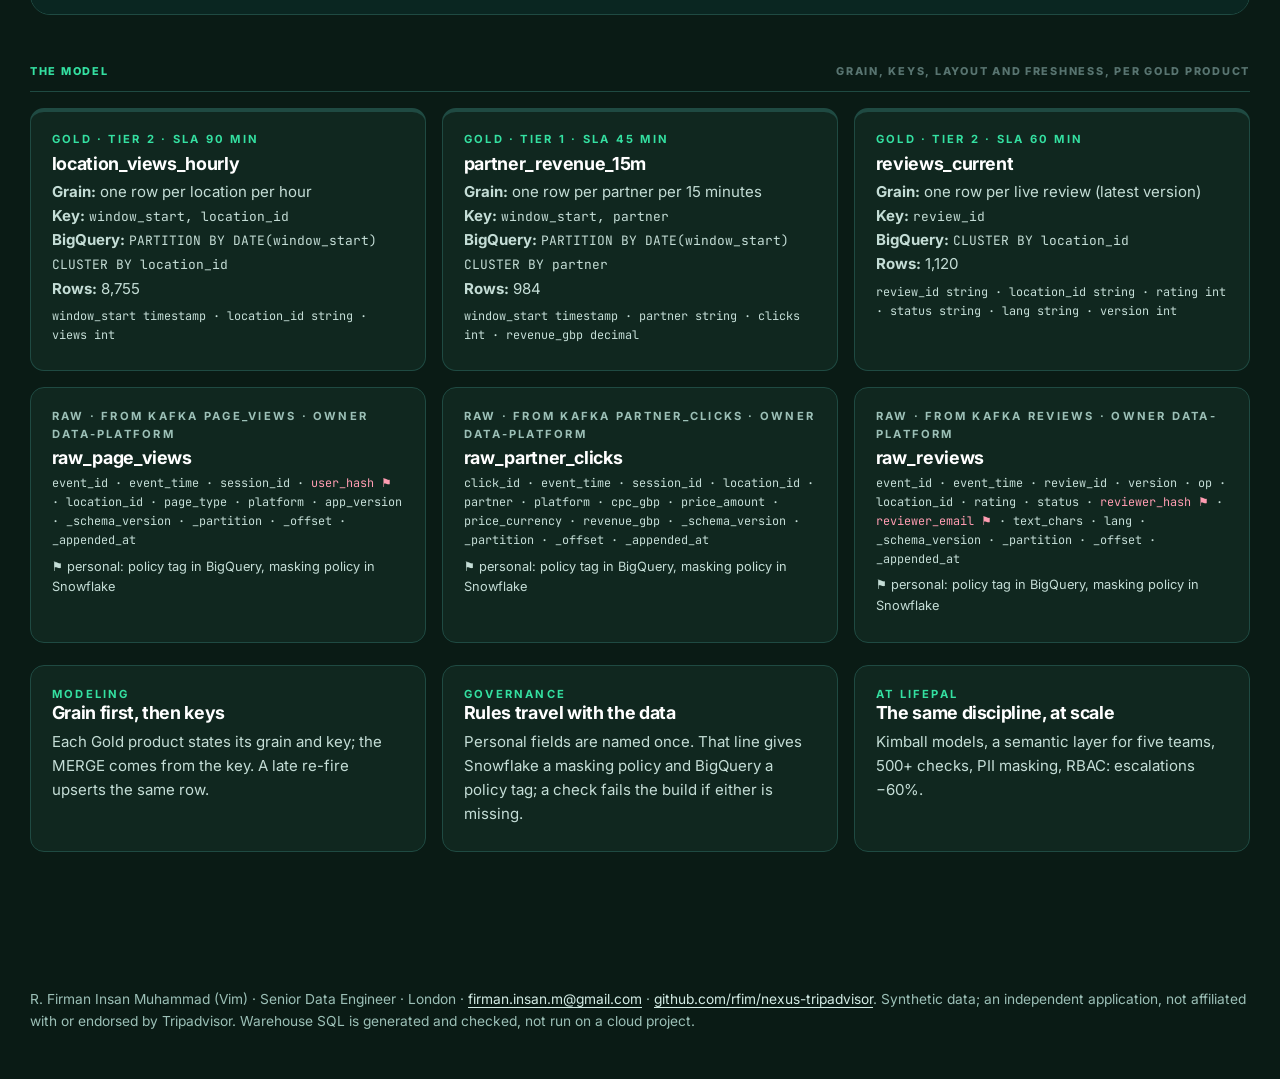
==== commit 58a6975b: "Show the decision panel on page load, before the first step Co-Authored-By: Claude Opus 5.5 <noreply" ====
--- a/governance.html
+++ b/governance.html
@@ -9,8 +9,8 @@
 <link rel="apple-touch-icon" href="assets/apple-touch-icon.png">
 <link rel="preconnect" href="https://fonts.googleapis.com"><link rel="preconnect" href="https://fonts.gstatic.com" crossorigin>
 <link href="https://fonts.googleapis.com/css2?family=Inter:wght@300;400;500;600;700;800&family=JetBrains+Mono:wght@400;600&display=swap" rel="stylesheet">
-<link rel="stylesheet" href="assets/site.css">
-<link rel="stylesheet" href="assets/tripadvisor.css">
+<link rel="stylesheet" href="assets/site.css?v=e8">
+<link rel="stylesheet" href="assets/tripadvisor.css?v=e8">
 </head>
 <body>
 <a class="skip" href="#main">Skip to content</a>
@@ -69,6 +69,6 @@
   <p>R. Firman Insan Muhammad (Vim) · Senior Data Engineer · London · <a href="mailto:firman.insan.m@gmail.com">firman.insan.m@gmail.com</a> · <a href="https://github.com/rfim/nexus-tripadvisor">github.com/rfim/nexus-tripadvisor</a>. Synthetic data; an independent application, not affiliated with or endorsed by Tripadvisor. Warehouse SQL is generated and checked, not run on a cloud project.</p>
 </div></footer>
 <script src="assets/common.js"></script>
-<script src="assets/choice.js"></script>
-<script src="assets/governance.js"></script>
+<script src="assets/choice.js?v=e8"></script>
+<script src="assets/governance.js?v=e8"></script>
 </body></html>
--- a/assets/tripadvisor.css
+++ b/assets/tripadvisor.css
@@ -83,12 +83,12 @@
 
 .ch-tag{font:700 10.5px "JetBrains Mono",ui-monospace,monospace;letter-spacing:.1em;text-transform:uppercase;padding:3px 8px;border-radius:6px}
 .ch-tag.m{background:rgba(52,224,161,.16);color:#34e0a1}.ch-tag.d{background:rgba(255,210,122,.14);color:#ffd27a}
-.ch-q{font:600 15px Inter,system-ui,sans-serif;color:#fff}
+.ch-q{font:600 15px Inter,system-ui,sans-serif;color:#d3e2dc}
 .ch-bars{display:grid;gap:6px;max-width:860px}
 .ch-row{display:grid;grid-template-columns:minmax(120px,240px) minmax(60px,1fr) minmax(70px,auto);gap:12px;align-items:center;font:500 13px Inter,system-ui,sans-serif;color:#b9cfc7}
 .ch-track{height:12px;border-radius:6px;background:rgba(255,255,255,.05);overflow:hidden}
 .ch-track i{display:block;height:100%;border-radius:6px;background:#4c6e61;transition:width .5s ease}
-.ch-row.pick{color:#fff;font-weight:700}.ch-row.pick .ch-track i{background:#34e0a1}
+.ch-row.pick{color:#d3e2dc;font-weight:700}.ch-row.pick .ch-track i{background:#2fb487}
 .ch-row.pick .ch-l::after{content:"  ✓ chosen";color:#34e0a1;font-size:11px}
 .ch-v{font:600 12.5px "JetBrains Mono",ui-monospace,monospace;color:inherit;white-space:nowrap}
 .ch-v small{display:block;font:500 10.5px Inter,system-ui,sans-serif;color:#7f9c92}
@@ -97,7 +97,7 @@
 .ch-mx th{font:600 11px Inter,system-ui,sans-serif;color:#9cc0b7;padding:4px 12px;text-align:center;vertical-align:bottom}
 .ch-mx td{padding:5px 12px;border-top:1px solid rgba(255,255,255,.06);text-align:center}
 .ch-mx td:first-child{text-align:left}
-.ch-mx tr.pick td{background:rgba(52,224,161,.1);color:#fff;font-weight:700}
+.ch-mx tr.pick td{background:rgba(52,224,161,.07);color:#d3e2dc;font-weight:700}
 .ch-mx tr.pick td:first-child::after{content:"  ✓ chosen";color:#34e0a1;font-size:11px}
 .ch-mx b.y{color:#34e0a1}.ch-mx b.n{color:#ff7a6b}.ch-mx b.h{color:#ffd27a}
 .ch-why{margin:10px 0 0;font:500 13.5px/1.5 Inter,system-ui,sans-serif;color:#cfe3db;max-width:860px}
@@ -107,8 +107,9 @@
 .ch-box>summary::-webkit-details-marker{display:none}
 .ch-box[open]>summary{margin-bottom:10px}
 .ch-toggle{margin-left:auto;font:600 12px Inter,system-ui,sans-serif;color:#9cc0b7;border:1px solid #34584b;border-radius:8px;padding:4px 10px;white-space:nowrap}
-.ch-box>summary:hover .ch-toggle{color:#fff;border-color:#34e0a1}
+.ch-box>summary:hover .ch-toggle{color:#d3e2dc;border-color:#34e0a1}
 .ch-box:not([open]) .ch-when-open,.ch-box[open] .ch-when-closed{display:none}
 .ch-box:not([open]) .ch-q{font-style:italic;color:#ffd27a}
 .choice details.ch-box{background:transparent;border:0;border-radius:0;padding:0;margin:0;box-shadow:none;color:inherit}
 .choice details.ch-box>summary{background:transparent;padding:0;color:inherit}
+#choice details,#choice details[open],#choice summary{background:transparent !important;border:0 !important;box-shadow:none !important}
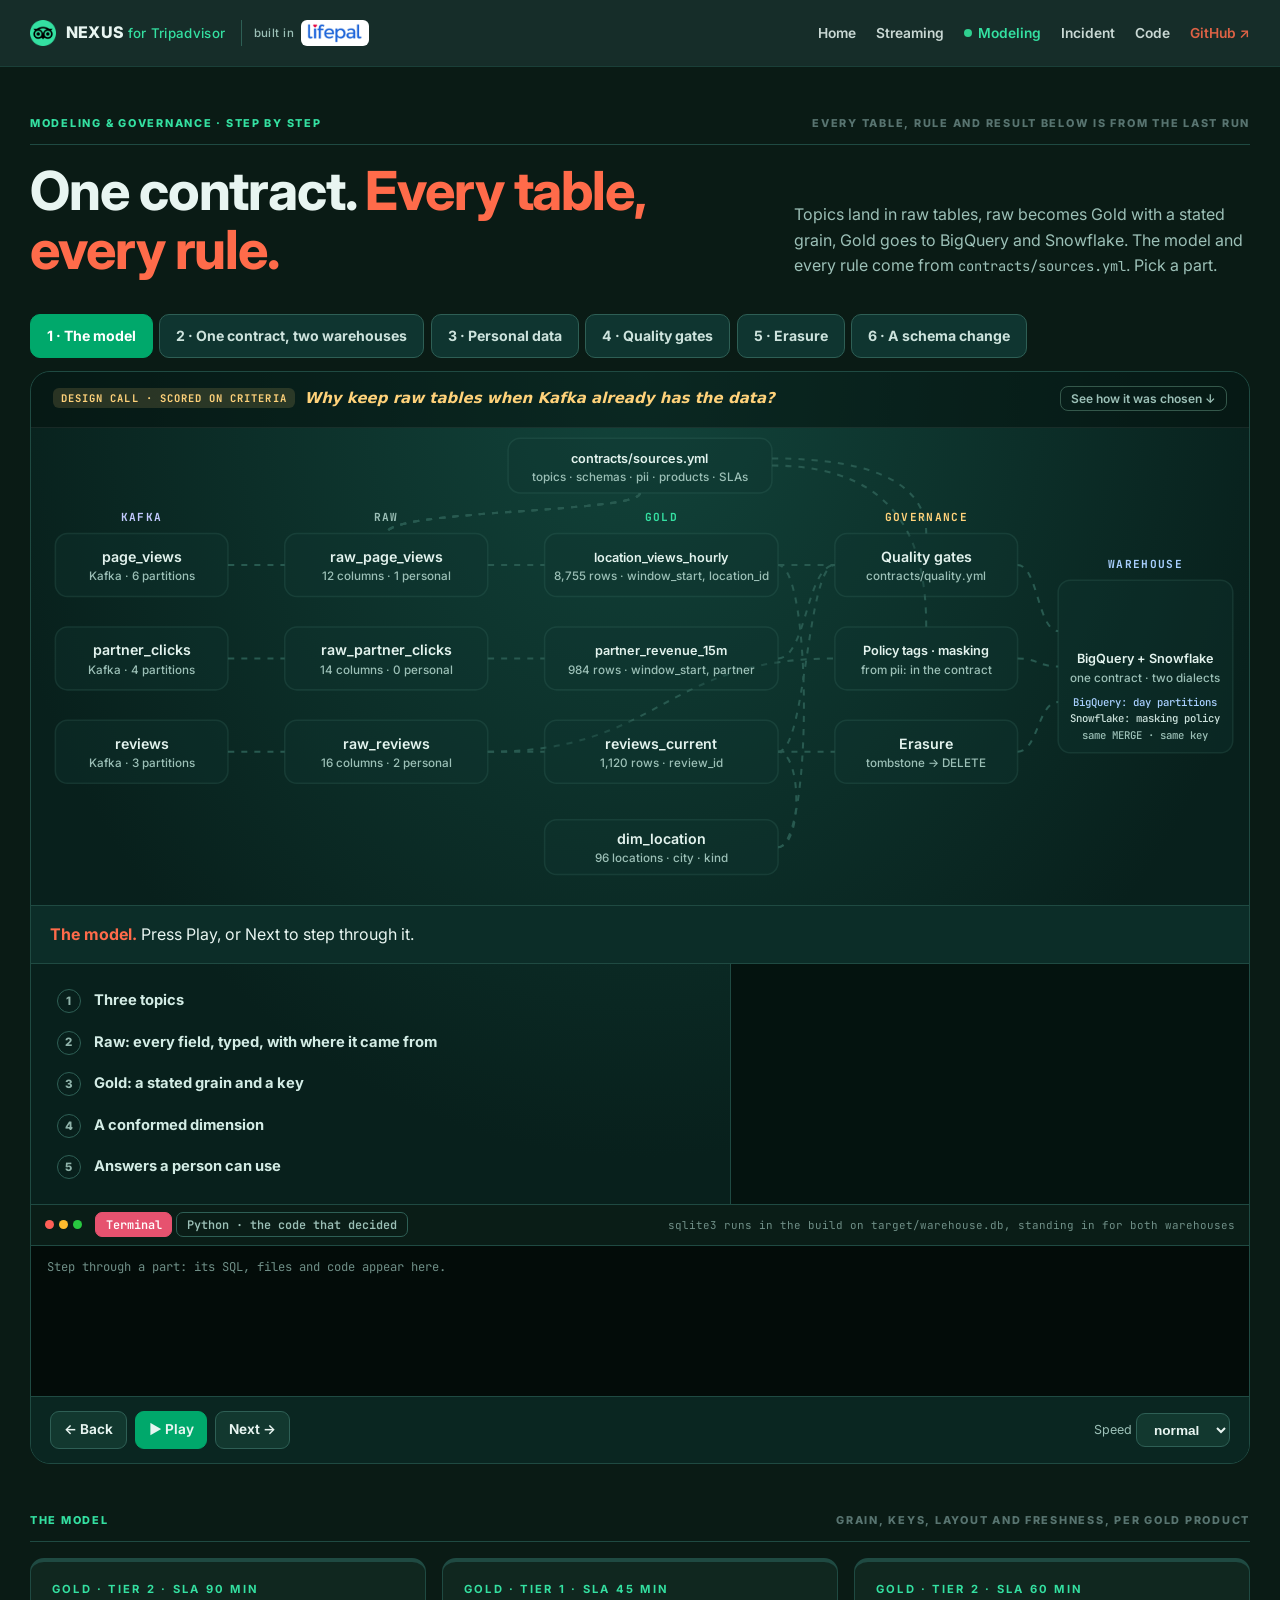
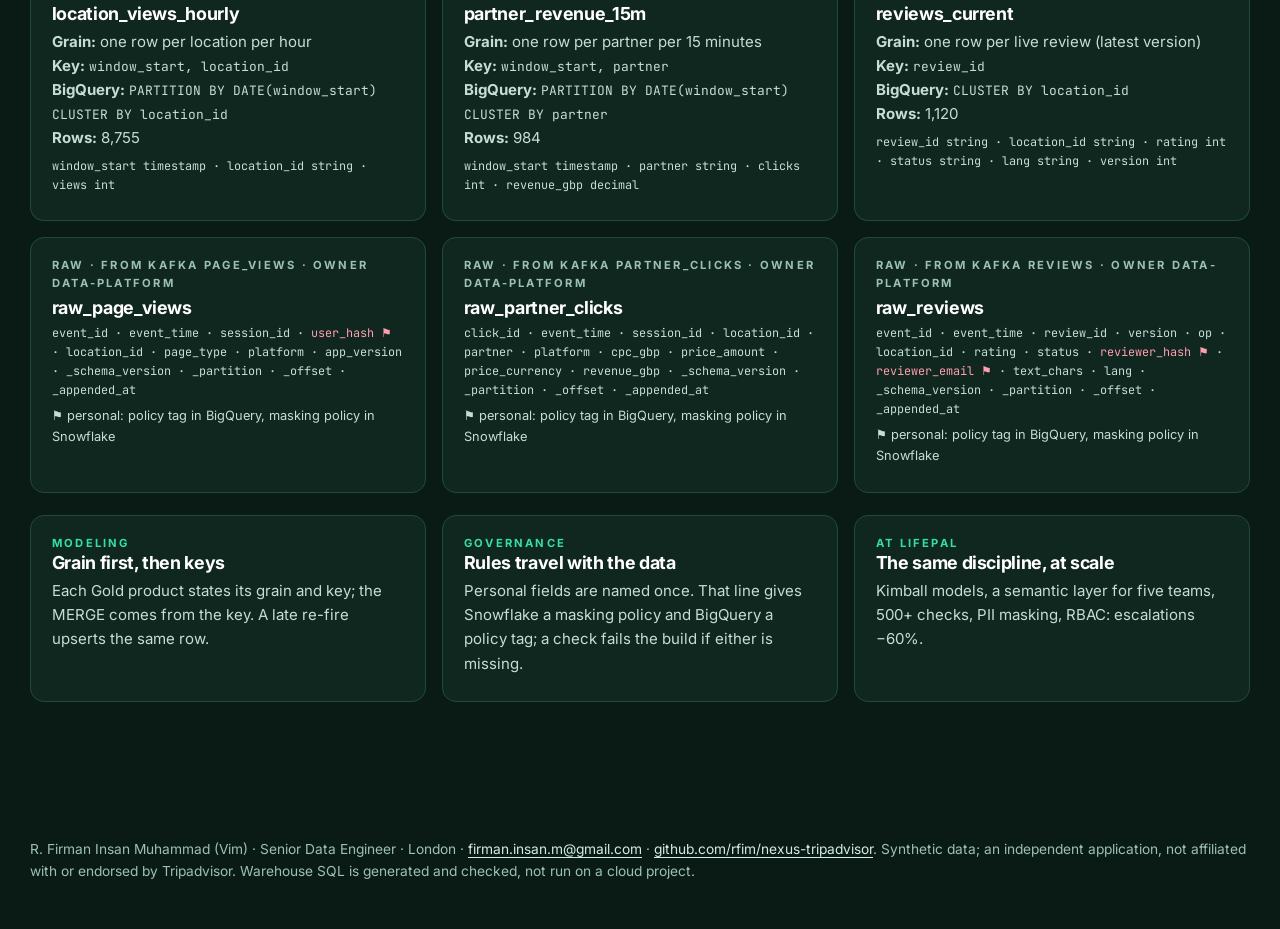
==== commit bbdcd821: "Decision panel closed by default, with a Decision Book drawing: project triangle, 2x2 matrix or rubb" ====
--- a/governance.html
+++ b/governance.html
@@ -9,8 +9,8 @@
 <link rel="apple-touch-icon" href="assets/apple-touch-icon.png">
 <link rel="preconnect" href="https://fonts.googleapis.com"><link rel="preconnect" href="https://fonts.gstatic.com" crossorigin>
 <link href="https://fonts.googleapis.com/css2?family=Inter:wght@300;400;500;600;700;800&family=JetBrains+Mono:wght@400;600&display=swap" rel="stylesheet">
-<link rel="stylesheet" href="assets/site.css?v=e8">
-<link rel="stylesheet" href="assets/tripadvisor.css?v=e8">
+<link rel="stylesheet" href="assets/site.css?v=e10">
+<link rel="stylesheet" href="assets/tripadvisor.css?v=e10">
 </head>
 <body>
 <a class="skip" href="#main">Skip to content</a>
@@ -69,6 +69,6 @@
   <p>R. Firman Insan Muhammad (Vim) · Senior Data Engineer · London · <a href="mailto:firman.insan.m@gmail.com">firman.insan.m@gmail.com</a> · <a href="https://github.com/rfim/nexus-tripadvisor">github.com/rfim/nexus-tripadvisor</a>. Synthetic data; an independent application, not affiliated with or endorsed by Tripadvisor. Warehouse SQL is generated and checked, not run on a cloud project.</p>
 </div></footer>
 <script src="assets/common.js"></script>
-<script src="assets/choice.js?v=e8"></script>
-<script src="assets/governance.js?v=e8"></script>
+<script src="assets/choice.js?v=e10"></script>
+<script src="assets/governance.js?v=e10"></script>
 </body></html>
--- a/assets/tripadvisor.css
+++ b/assets/tripadvisor.css
@@ -113,3 +113,12 @@
 .choice details.ch-box{background:transparent;border:0;border-radius:0;padding:0;margin:0;box-shadow:none;color:inherit}
 .choice details.ch-box>summary{background:transparent;padding:0;color:inherit}
 #choice details,#choice details[open],#choice summary{background:transparent !important;border:0 !important;box-shadow:none !important}
+.ch-body{display:grid;grid-template-columns:minmax(0,1fr) 260px;gap:22px;align-items:start}
+.ch-main{min-width:0}
+.ch-model{margin:0;border:1px solid rgba(255,255,255,.07);border-radius:12px;padding:6px 6px 8px;background:rgba(255,255,255,.02)}
+.ch-model svg{display:block;width:100%;height:auto}
+.ch-model figcaption{font:600 10.5px "JetBrains Mono",ui-monospace,monospace;color:#7f9c92;text-align:center;margin-top:2px}
+.ch-n{display:inline-grid;place-items:center;width:17px;height:17px;margin-right:7px;border-radius:50%;background:#4c6e61;color:#081713;font:800 10px Inter,system-ui,sans-serif;font-style:normal;vertical-align:1px}
+.ch-row.pick .ch-n,.ch-mx tr.pick .ch-n{background:#2fb487}
+@media (max-width:820px){.ch-body{grid-template-columns:1fr}.ch-model{max-width:320px}}
+.ch-mx,.ch-mx tr,.ch-mx th,.ch-mx td{border-color:rgba(255,255,255,.06) !important;border-left:0 !important;border-right:0 !important;border-bottom:0 !important}
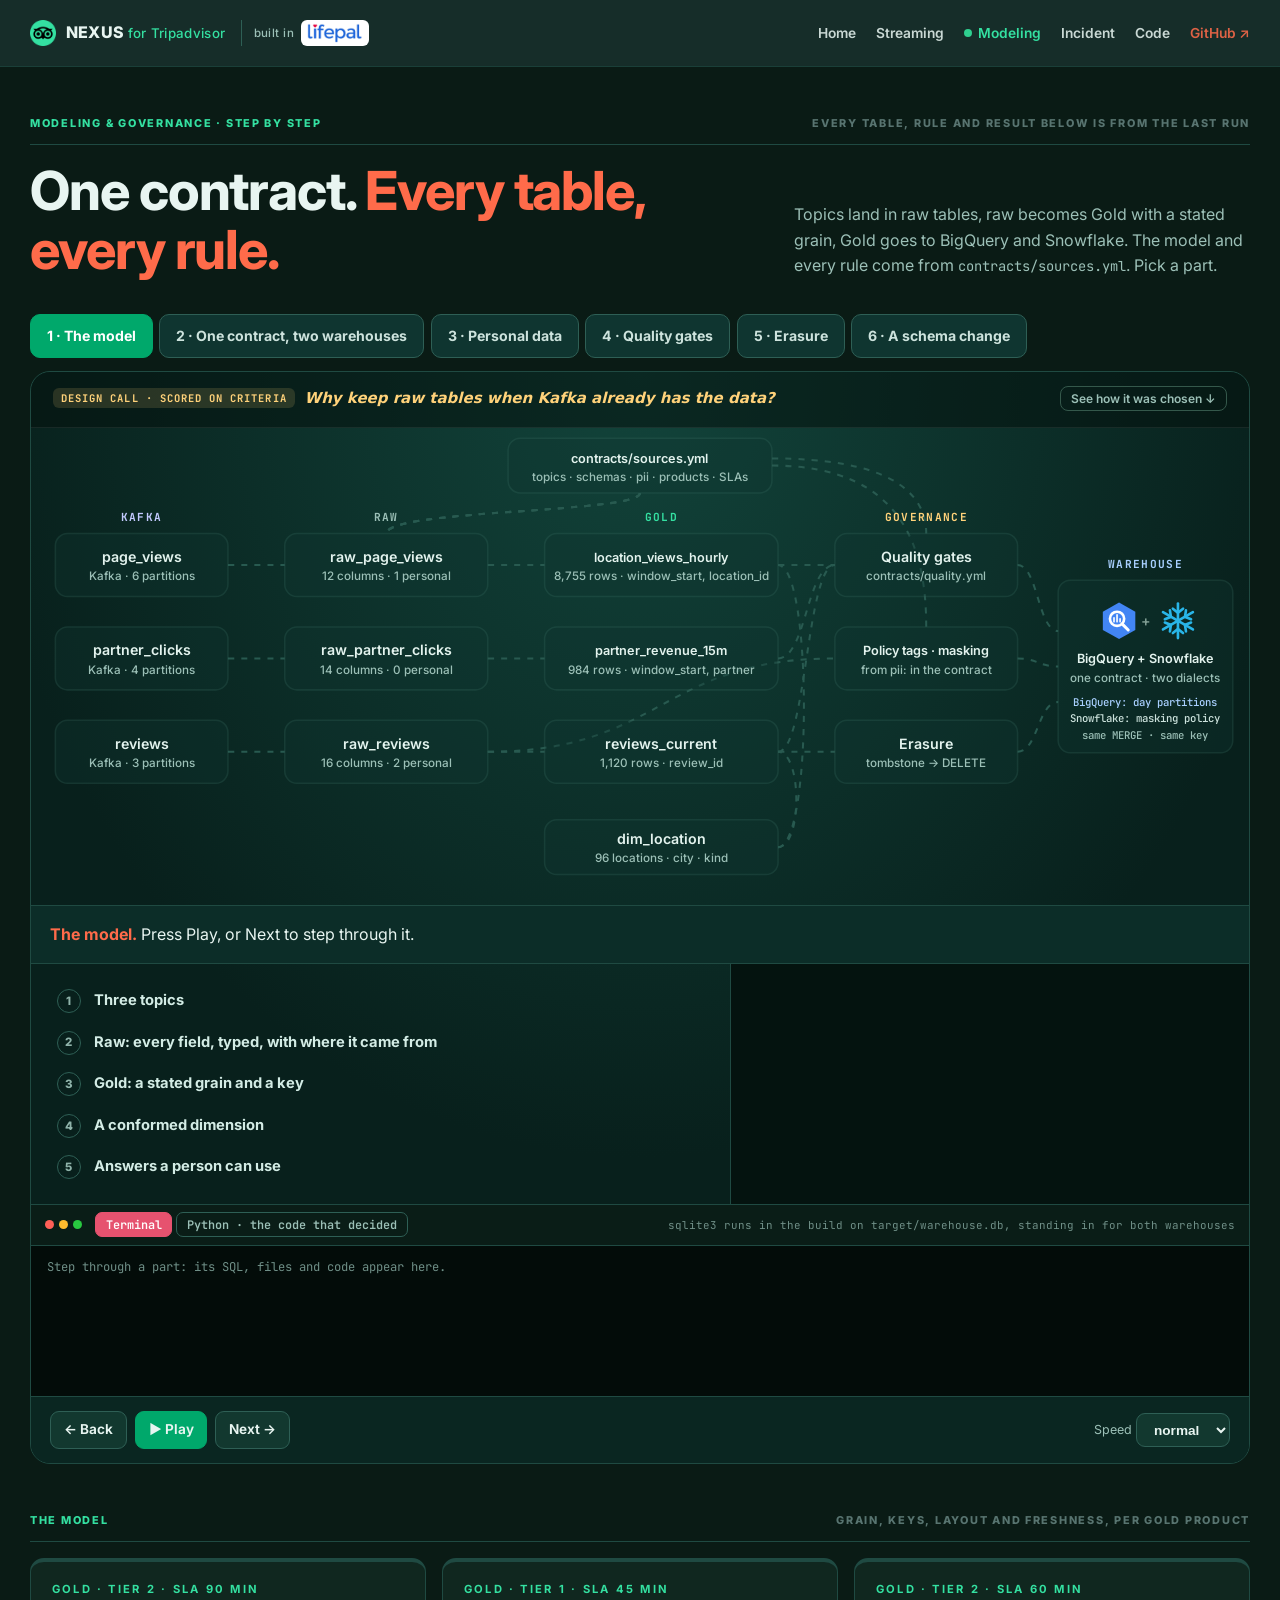
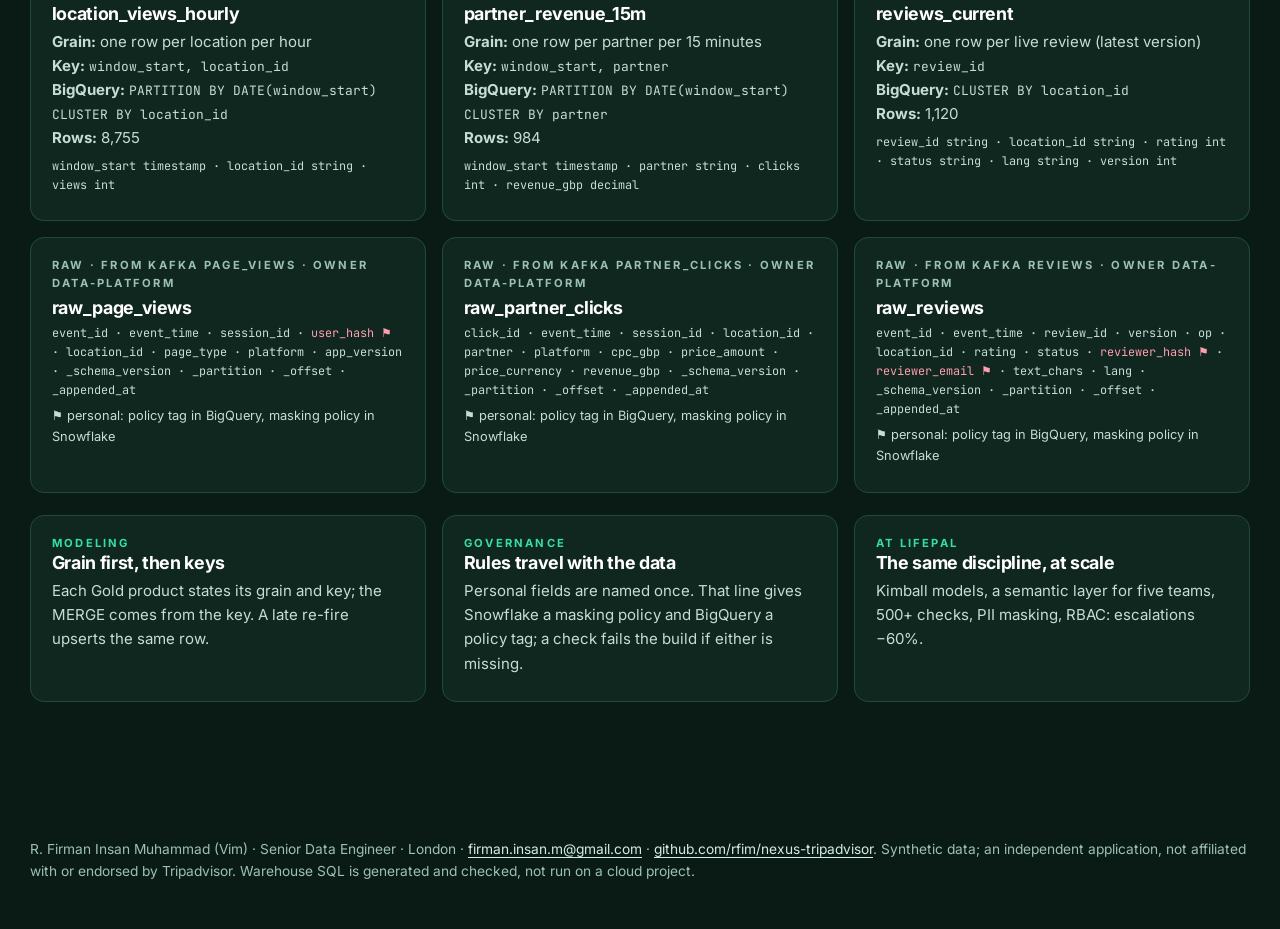
==== commit bd3b1781: "BigQuery and Snowflake icons on the warehouse node; asset test ignores ?v= version suffixes Co-Autho" ====
--- a/governance.html
+++ b/governance.html
@@ -9,8 +9,8 @@
 <link rel="apple-touch-icon" href="assets/apple-touch-icon.png">
 <link rel="preconnect" href="https://fonts.googleapis.com"><link rel="preconnect" href="https://fonts.gstatic.com" crossorigin>
 <link href="https://fonts.googleapis.com/css2?family=Inter:wght@300;400;500;600;700;800&family=JetBrains+Mono:wght@400;600&display=swap" rel="stylesheet">
-<link rel="stylesheet" href="assets/site.css?v=e10">
-<link rel="stylesheet" href="assets/tripadvisor.css?v=e10">
+<link rel="stylesheet" href="assets/site.css?v=e11">
+<link rel="stylesheet" href="assets/tripadvisor.css?v=e11">
 </head>
 <body>
 <a class="skip" href="#main">Skip to content</a>
@@ -69,6 +69,6 @@
   <p>R. Firman Insan Muhammad (Vim) · Senior Data Engineer · London · <a href="mailto:firman.insan.m@gmail.com">firman.insan.m@gmail.com</a> · <a href="https://github.com/rfim/nexus-tripadvisor">github.com/rfim/nexus-tripadvisor</a>. Synthetic data; an independent application, not affiliated with or endorsed by Tripadvisor. Warehouse SQL is generated and checked, not run on a cloud project.</p>
 </div></footer>
 <script src="assets/common.js"></script>
-<script src="assets/choice.js?v=e10"></script>
-<script src="assets/governance.js?v=e10"></script>
+<script src="assets/choice.js?v=e11"></script>
+<script src="assets/governance.js?v=e11"></script>
 </body></html>
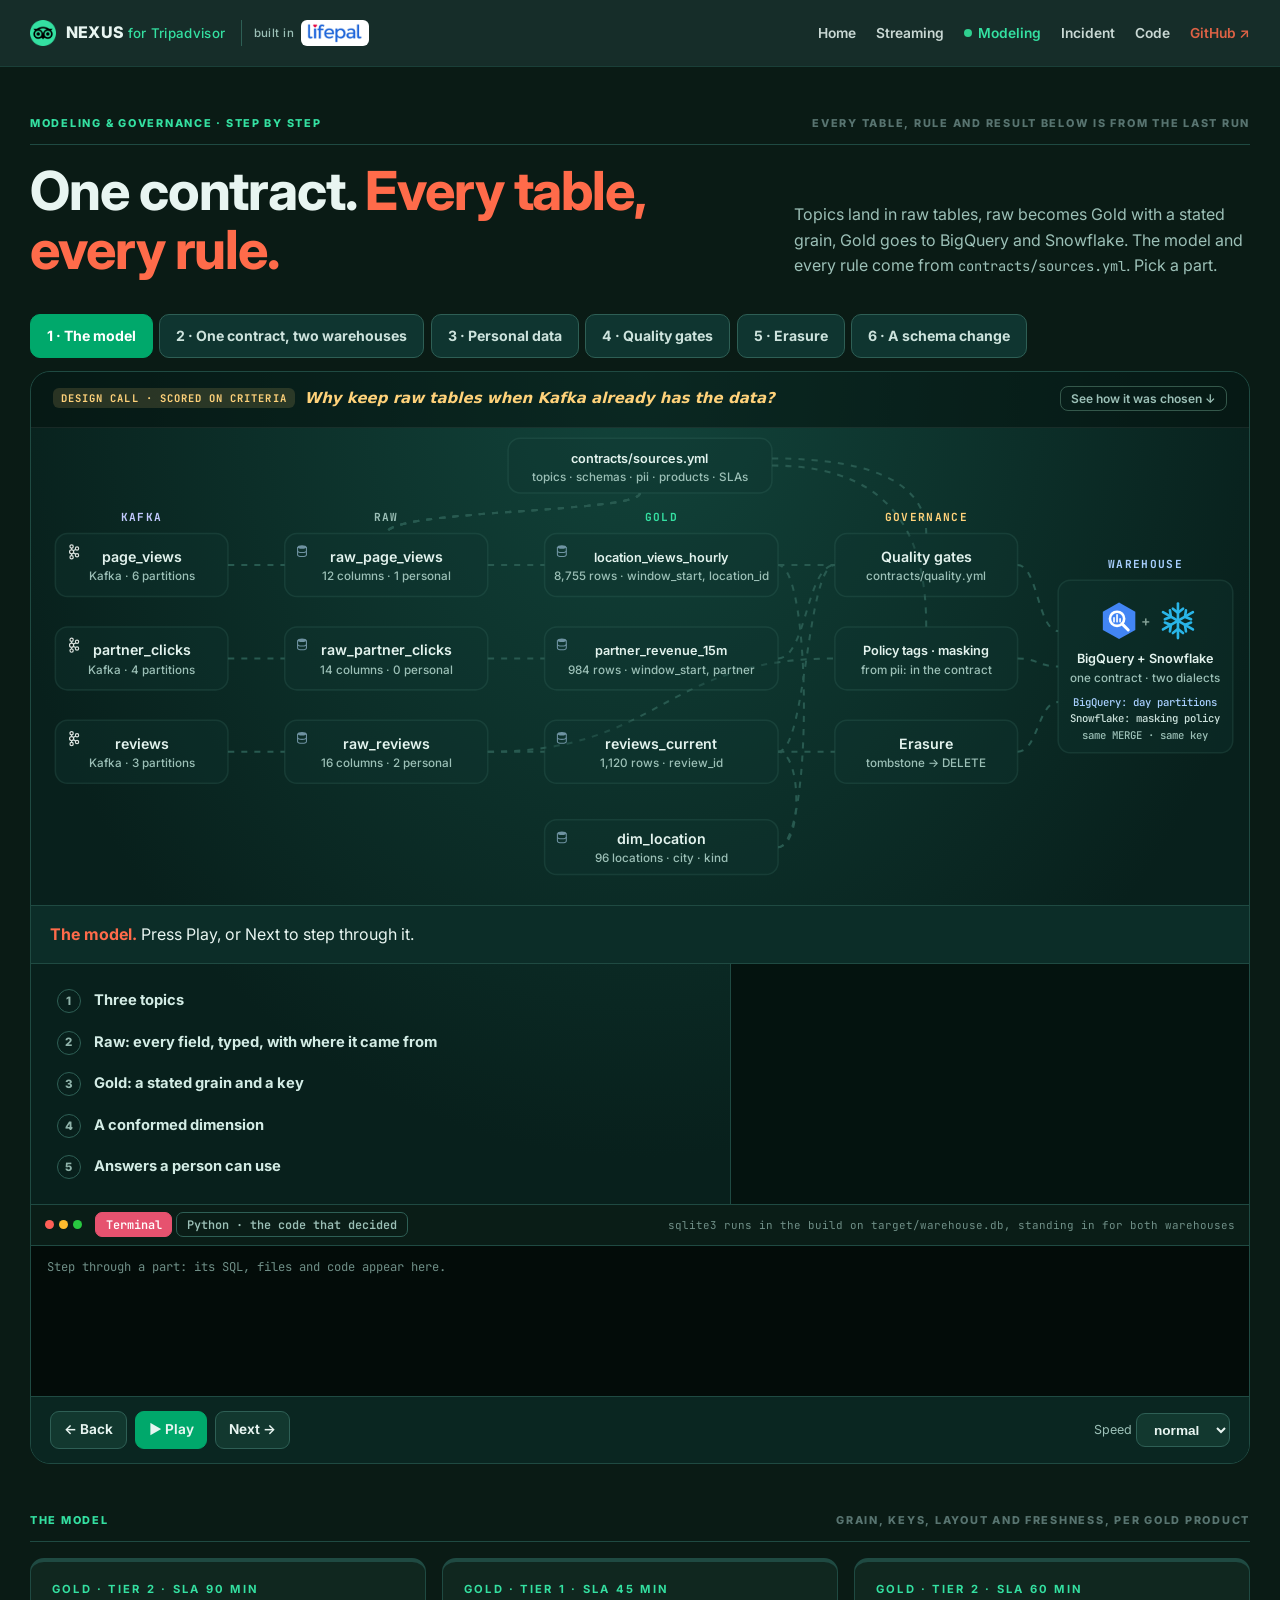
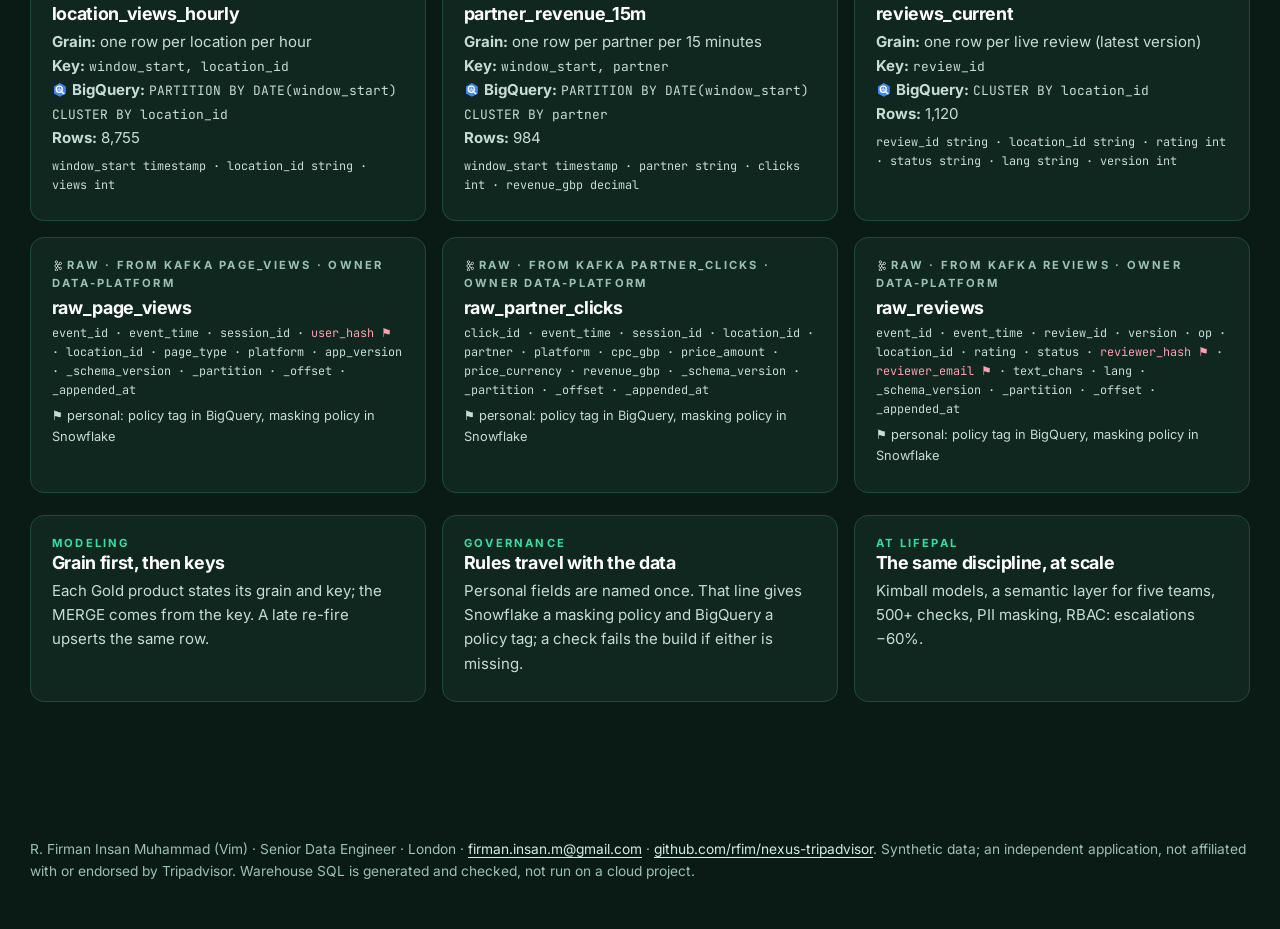
==== commit 140e61a1: "Technology icons on every page: one shared sprite, auto-added to labels that name a technology, plac" ====
--- a/governance.html
+++ b/governance.html
@@ -9,8 +9,8 @@
 <link rel="apple-touch-icon" href="assets/apple-touch-icon.png">
 <link rel="preconnect" href="https://fonts.googleapis.com"><link rel="preconnect" href="https://fonts.gstatic.com" crossorigin>
 <link href="https://fonts.googleapis.com/css2?family=Inter:wght@300;400;500;600;700;800&family=JetBrains+Mono:wght@400;600&display=swap" rel="stylesheet">
-<link rel="stylesheet" href="assets/site.css?v=e11">
-<link rel="stylesheet" href="assets/tripadvisor.css?v=e11">
+<link rel="stylesheet" href="assets/site.css?v=e13">
+<link rel="stylesheet" href="assets/tripadvisor.css?v=e13">
 </head>
 <body>
 <a class="skip" href="#main">Skip to content</a>
@@ -69,6 +69,7 @@
   <p>R. Firman Insan Muhammad (Vim) · Senior Data Engineer · London · <a href="mailto:firman.insan.m@gmail.com">firman.insan.m@gmail.com</a> · <a href="https://github.com/rfim/nexus-tripadvisor">github.com/rfim/nexus-tripadvisor</a>. Synthetic data; an independent application, not affiliated with or endorsed by Tripadvisor. Warehouse SQL is generated and checked, not run on a cloud project.</p>
 </div></footer>
 <script src="assets/common.js"></script>
-<script src="assets/choice.js?v=e11"></script>
-<script src="assets/governance.js?v=e11"></script>
+<script src="assets/choice.js?v=e13"></script>
+<script src="assets/governance.js?v=e13"></script>
+<script src="assets/icons.js?v=e13"></script>
 </body></html>
